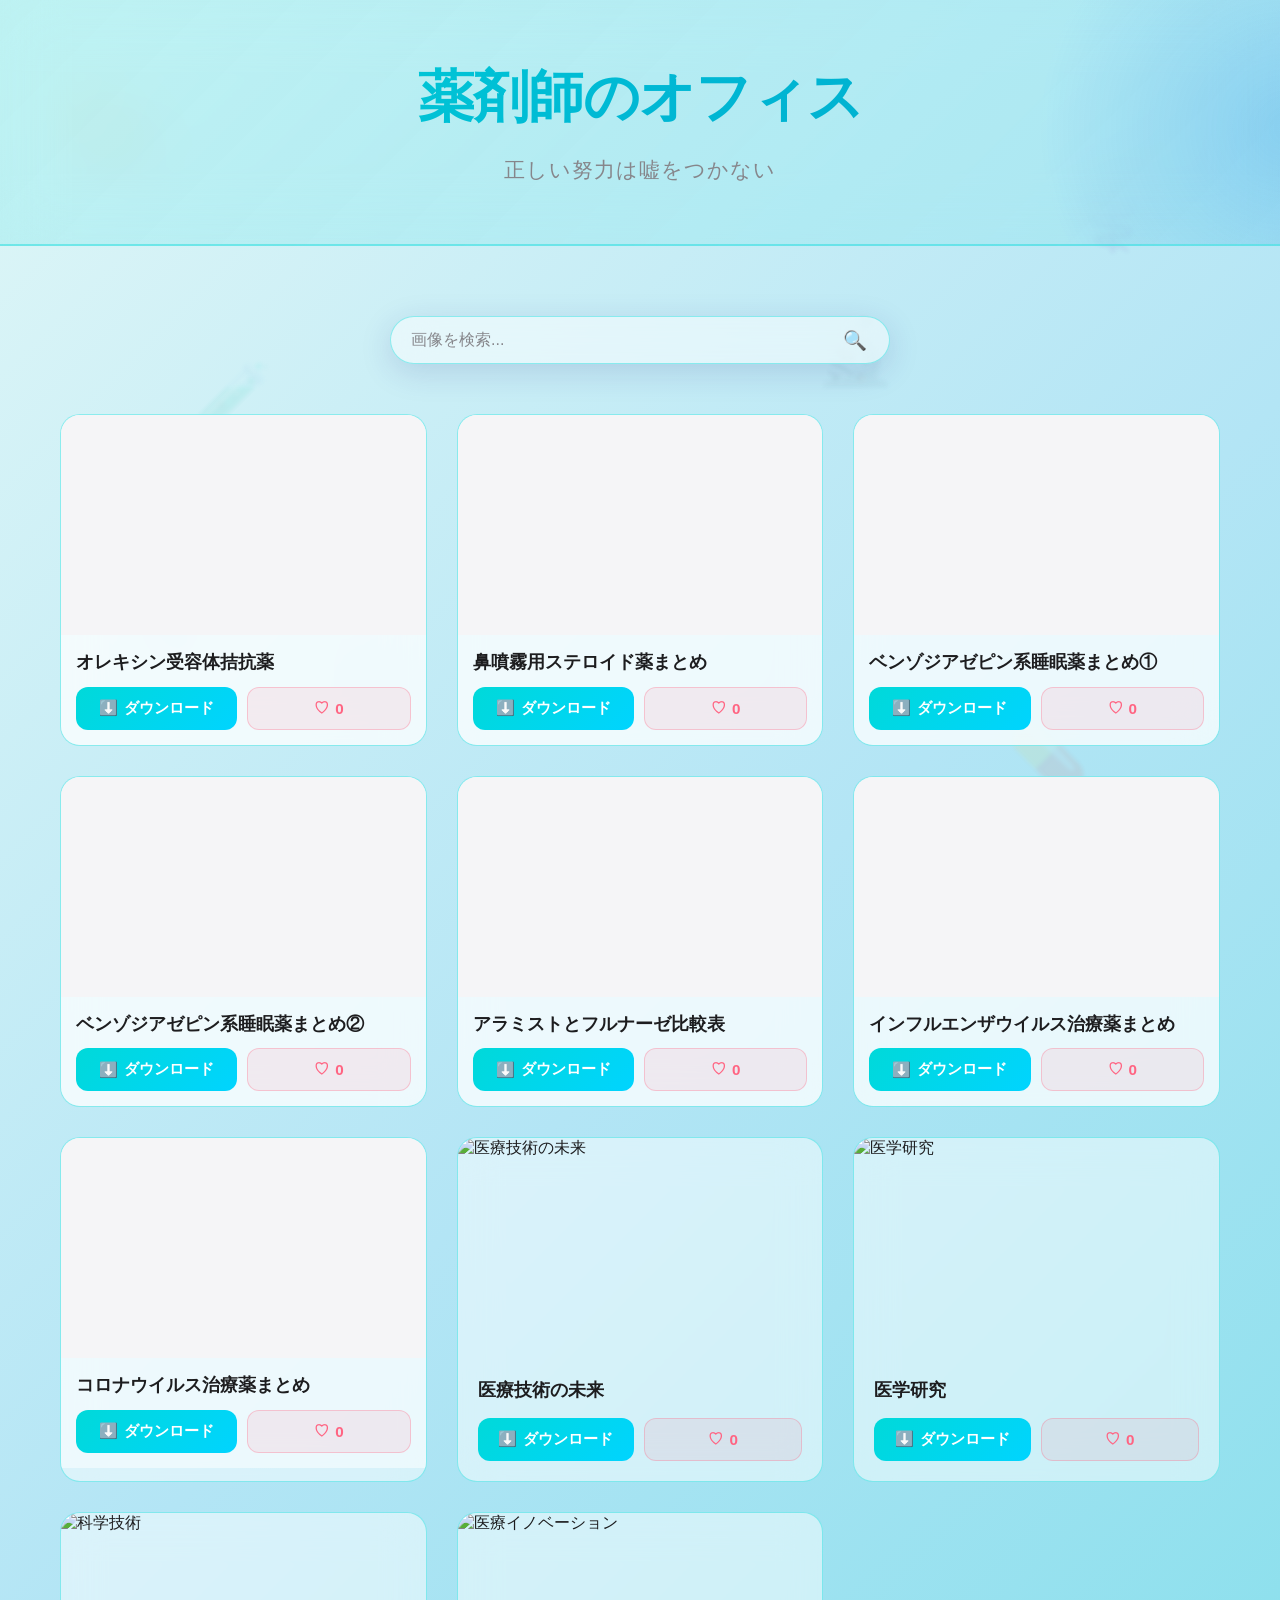
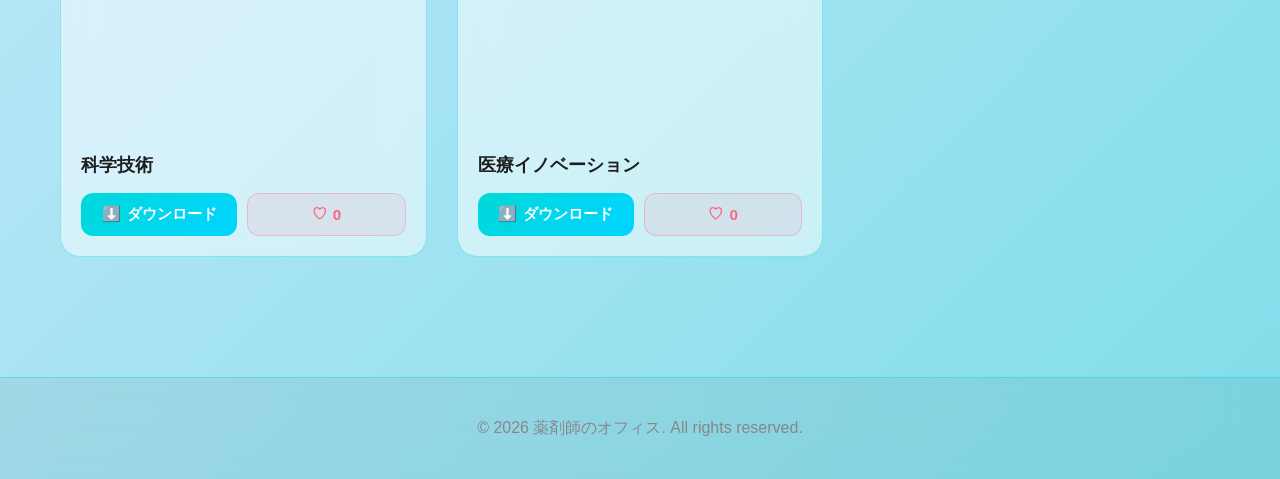
==== index.html @ 5562b265 "Remove static PDF item and load all items dynamically from JavaScript" ====
<!DOCTYPE html>
<html lang="ja">
<head>
    <meta charset="UTF-8">
    <meta name="viewport" content="width=device-width, initial-scale=1.0">
    <title>薬剤師のオフィス - Pharmacist's Office</title>
    <link rel="stylesheet" href="styles.css">
</head>
<body>
    <!-- Parallax Background -->
    <div class="parallax-bg">
        <div class="parallax-item parallax-1">💊</div>
        <div class="parallax-item parallax-2">⚕️</div>
        <div class="parallax-item parallax-3">🧪</div>
        <div class="parallax-item parallax-4">💉</div>
        <div class="parallax-item parallax-5">🩺</div>
        <div class="parallax-item parallax-6">💊</div>
        <div class="parallax-item parallax-7">🔬</div>
        <div class="parallax-item parallax-8">⚕️</div>
    </div>

    <header class="header">
        <div class="header-content">
            <h1 class="title">薬剤師のオフィス</h1>
            <p class="motto">正しい努力は嘘をつかない</p>
        </div>
    </header>

    <main class="container">
        <!-- Search Bar -->
        <div class="search-container">
            <input
                type="text"
                id="searchInput"
                class="search-input"
                placeholder="画像を検索..."
                aria-label="画像を検索"
            >
            <button class="search-icon" id="searchBtn" aria-label="検索">🔍</button>
        </div>

        <!-- Gallery Grid -->
        <div class="gallery-grid" id="galleryGrid">
            <!-- Items will be loaded here by JavaScript -->
        </div>

        <!-- No Results Message -->
        <div id="noResults" class="no-results hidden">
            検索結果がありません
        </div>
    </main>

    <footer class="footer">
        <p>&copy; 2026 薬剤師のオフィス. All rights reserved.</p>
    </footer>

    <script src="script.js"></script>
</body>
</html>
---- styles.css ----
/* ========== Global Styles ========== */
* {
    margin: 0;
    padding: 0;
    box-sizing: border-box;
}

:root {
    --primary-color: #00d9d9;
    --secondary-color: #f5f5f7;
    --text-dark: #1d1d1f;
    --text-light: #86868b;
    --glass-bg: rgba(255, 255, 255, 0.5);
    --glass-border: rgba(0, 217, 217, 0.4);
    --transition: all 0.3s cubic-bezier(0.34, 1.56, 0.64, 1);
}

html {
    scroll-behavior: smooth;
}

body {
    font-family: -apple-system, BlinkMacSystemFont, 'Segoe UI', 'Helvetica Neue', sans-serif;
    background: linear-gradient(135deg, #e0f7f7 0%, #b3e5f5 50%, #80deea 100%);
    color: var(--text-dark);
    overflow-x: hidden;
    position: relative;
}

/* ========== Parallax Background ========== */
.parallax-bg {
    position: fixed;
    top: 0;
    left: 0;
    width: 100%;
    height: 100%;
    z-index: -1;
    pointer-events: none;
    opacity: 0.15;
}

.parallax-item {
    position: absolute;
    font-size: 4rem;
    opacity: 0.6;
    filter: blur(2px);
}

.parallax-1 { top: 10%; left: 5%; }
.parallax-2 { top: 20%; right: 10%; }
.parallax-3 { top: 40%; left: 15%; }
.parallax-4 { top: 50%; right: 5%; }
.parallax-5 { top: 70%; left: 25%; }
.parallax-6 { top: 80%; right: 15%; }
.parallax-7 { top: 35%; right: 30%; }
.parallax-8 { top: 65%; left: 10%; }

/* ========== Header ========== */
.header {
    background: linear-gradient(135deg, rgba(0, 217, 217, 0.15) 0%, rgba(0, 217, 217, 0.08) 100%);
    backdrop-filter: blur(30px);
    border-bottom: 2px solid var(--glass-border);
    padding: 60px 20px;
    text-align: center;
    margin-bottom: 50px;
    position: relative;
    overflow: hidden;
}

.header::before {
    content: '';
    position: absolute;
    top: -50%;
    right: -20%;
    width: 500px;
    height: 500px;
    background: radial-gradient(circle, rgba(0, 113, 227, 0.2) 0%, transparent 70%);
    border-radius: 50%;
    animation: float 6s ease-in-out infinite;
}

.header-content {
    position: relative;
    z-index: 1;
}

.title {
    font-size: 3.5rem;
    font-weight: 700;
    background: linear-gradient(135deg, #00d9d9 0%, #00b8d4 50%, #00a8cc 100%);
    -webkit-background-clip: text;
    -webkit-text-fill-color: transparent;
    background-clip: text;
    margin-bottom: 20px;
    letter-spacing: -1px;
}

.motto {
    font-size: 1.3rem;
    color: var(--text-light);
    font-weight: 500;
    margin-bottom: 0;
    letter-spacing: 1px;
}

/* ========== Container ========== */
.container {
    max-width: 1200px;
    margin: 0 auto;
    padding: 20px;
    position: relative;
    z-index: 1;
}

/* ========== Search Bar ========== */
.search-container {
    position: relative;
    margin-bottom: 50px;
    display: flex;
    justify-content: center;
}

.search-input {
    width: 100%;
    max-width: 500px;
    padding: 14px 45px 14px 20px;
    border: 1px solid var(--glass-border);
    border-radius: 50px;
    background: var(--glass-bg);
    backdrop-filter: blur(20px);
    font-size: 1rem;
    color: var(--text-dark);
    transition: var(--transition);
    box-shadow: 0 8px 32px rgba(31, 38, 135, 0.15);
}

.search-input::placeholder {
    color: var(--text-light);
}

.search-input:focus {
    outline: none;
    border-color: var(--primary-color);
    background: rgba(255, 255, 255, 0.9);
    box-shadow: 0 8px 32px rgba(0, 113, 227, 0.25);
    transform: translateY(-2px);
}

.search-icon {
    position: absolute;
    right: calc((100% - 500px) / 2 + 15px);
    top: 50%;
    transform: translateY(-50%);
    font-size: 1.2rem;
    color: var(--text-light);
    background: none;
    border: none;
    cursor: pointer;
    padding: 8px;
    border-radius: 8px;
    transition: var(--transition);
    display: flex;
    align-items: center;
    justify-content: center;
}

.search-icon:hover {
    color: var(--primary-color);
    background: rgba(0, 217, 217, 0.1);
    transform: translateY(-50%) scale(1.1);
}

.search-icon:active {
    transform: translateY(-50%) scale(0.95);
}

/* ========== Gallery Grid ========== */
.gallery-grid {
    display: grid;
    grid-template-columns: repeat(auto-fill, minmax(280px, 1fr));
    gap: 30px;
    margin-bottom: 50px;
}

.gallery-item {
    background: var(--glass-bg);
    backdrop-filter: blur(20px);
    border: 1px solid var(--glass-border);
    border-radius: 20px;
    overflow: hidden;
    transition: var(--transition);
    animation: slideUp 0.6s ease-out forwards;
    opacity: 0;
}

.gallery-item:nth-child(1) { animation-delay: 0.1s; }
.gallery-item:nth-child(2) { animation-delay: 0.2s; }
.gallery-item:nth-child(3) { animation-delay: 0.3s; }
.gallery-item:nth-child(4) { animation-delay: 0.4s; }
.gallery-item:nth-child(5) { animation-delay: 0.5s; }
.gallery-item:nth-child(6) { animation-delay: 0.6s; }
.gallery-item:nth-child(7) { animation-delay: 0.7s; }
.gallery-item:nth-child(8) { animation-delay: 0.8s; }
.gallery-item:nth-child(9) { animation-delay: 0.9s; }
.gallery-item:nth-child(10) { animation-delay: 1s; }

@keyframes slideUp {
    from {
        opacity: 0;
        transform: translateY(20px);
    }
    to {
        opacity: 1;
        transform: translateY(0);
    }
}

.gallery-item:hover {
    transform: translateY(-8px);
    border-color: var(--primary-color);
    box-shadow: 0 20px 40px rgba(0, 113, 227, 0.2);
}

.gallery-image {
    width: 100%;
    height: 220px;
    object-fit: cover;
    display: block;
}

.gallery-content {
    padding: 20px;
}

.gallery-title {
    font-size: 1.1rem;
    font-weight: 600;
    color: var(--text-dark);
    margin-bottom: 15px;
    line-height: 1.4;
}

.gallery-actions {
    display: flex;
    gap: 10px;
    justify-content: space-between;
}

.btn {
    flex: 1;
    padding: 10px 16px;
    border: none;
    border-radius: 12px;
    font-size: 0.95rem;
    font-weight: 600;
    cursor: pointer;
    transition: var(--transition);
    display: flex;
    align-items: center;
    justify-content: center;
    gap: 6px;
}

.btn-download {
    background: linear-gradient(135deg, var(--primary-color) 0%, #00d4ff 100%);
    color: white;
    border: none;
}

.btn-download:hover {
    transform: scale(1.05);
    box-shadow: 0 8px 20px rgba(0, 113, 227, 0.3);
}

.btn-download:active {
    transform: scale(0.98);
}

.btn-like {
    background: rgba(255, 100, 130, 0.1);
    color: #ff6482;
    border: 1px solid rgba(255, 100, 130, 0.3);
}

.btn-like:hover {
    background: rgba(255, 100, 130, 0.2);
    border-color: rgba(255, 100, 130, 0.5);
}

.btn-like.liked {
    background: #ff6482;
    color: white;
    border-color: #ff6482;
}

/* ========== No Results ========== */
.no-results {
    text-align: center;
    font-size: 1.2rem;
    color: var(--text-light);
    padding: 60px 20px;
}

.no-results.hidden {
    display: none;
}

/* ========== Footer ========== */
.footer {
    background: rgba(0, 0, 0, 0.05);
    backdrop-filter: blur(20px);
    border-top: 1px solid var(--glass-border);
    padding: 40px 20px;
    text-align: center;
    color: var(--text-light);
    margin-top: 50px;
    position: relative;
    z-index: 1;
}

/* ========== Animations ========== */
@keyframes float {
    0%, 100% { transform: translateY(0px) translateX(0px); }
    50% { transform: translateY(-20px) translateX(10px); }
}

/* ========== Responsive Design ========== */
@media (max-width: 768px) {
    .title {
        font-size: 2.5rem;
    }

    .motto {
        font-size: 1.1rem;
    }

    .header {
        padding: 40px 20px;
        margin-bottom: 30px;
    }

    .search-input {
        max-width: 100%;
    }

    .search-icon {
        right: 15px;
    }

    .gallery-grid {
        grid-template-columns: repeat(auto-fill, minmax(220px, 1fr));
        gap: 20px;
    }

    .gallery-image {
        height: 180px;
    }

    .gallery-content {
        padding: 15px;
    }

    .gallery-title {
        font-size: 1rem;
        margin-bottom: 12px;
    }

    .btn {
        padding: 8px 12px;
        font-size: 0.85rem;
    }

    .parallax-item {
        font-size: 2.5rem;
    }
}

@media (max-width: 480px) {
    .title {
        font-size: 2rem;
    }

    .motto {
        font-size: 0.95rem;
    }

    .header {
        padding: 30px 15px;
        margin-bottom: 20px;
    }

    .container {
        padding: 15px;
    }

    .gallery-grid {
        grid-template-columns: repeat(auto-fill, minmax(160px, 1fr));
        gap: 15px;
    }

    .gallery-image {
        height: 140px;
    }

    .gallery-content {
        padding: 12px;
    }

    .gallery-title {
        font-size: 0.9rem;
        margin-bottom: 10px;
    }

    .gallery-actions {
        gap: 8px;
    }

    .btn {
        padding: 6px 10px;
        font-size: 0.8rem;
    }

    .btn span:last-child {
        display: none;
    }

    .parallax-item {
        font-size: 2rem;
    }
}

/* ========== Scrollbar Styling ========== */
::-webkit-scrollbar {
    width: 10px;
}

::-webkit-scrollbar-track {
    background: var(--secondary-color);
}

::-webkit-scrollbar-thumb {
    background: var(--primary-color);
    border-radius: 5px;
}

::-webkit-scrollbar-thumb:hover {
    background: #0056b3;
}

/* ========== PDF Gallery Item ========== */
.pdf-gallery-item {
    grid-column: span 1;
}

.pdf-viewer {
    width: 100%;
    height: 220px;
    border-radius: 12px 12px 0 0;
    overflow: hidden;
    background: var(--secondary-color);
}

.pdf-viewer iframe {
    width: 100%;
    height: 100%;
    border: none;
}

.pdf-gallery-item .gallery-content {
    padding: 15px;
    background: var(--glass-bg);
}

.pdf-gallery-item .gallery-title {
    font-size: 1.1rem;
    font-weight: 600;
    color: var(--text-dark);
    margin-bottom: 12px;
}

.pdf-gallery-item .gallery-actions {
    display: flex;
    gap: 10px;
}

.pdf-gallery-item .btn-download {
    text-decoration: none;
    display: flex;
    align-items: center;
    justify-content: center;
}

/* Responsive PDF Gallery Item */
@media (max-width: 768px) {
    .pdf-viewer {
        height: 180px;
    }

    .pdf-gallery-item .gallery-content {
        padding: 12px;
    }
}

@media (max-width: 480px) {
    .pdf-viewer {
        height: 140px;
    }

    .pdf-gallery-item .gallery-content {
        padding: 10px;
    }

    .pdf-gallery-item .gallery-title {
        font-size: 0.95rem;
        margin-bottom: 10px;
    }
}
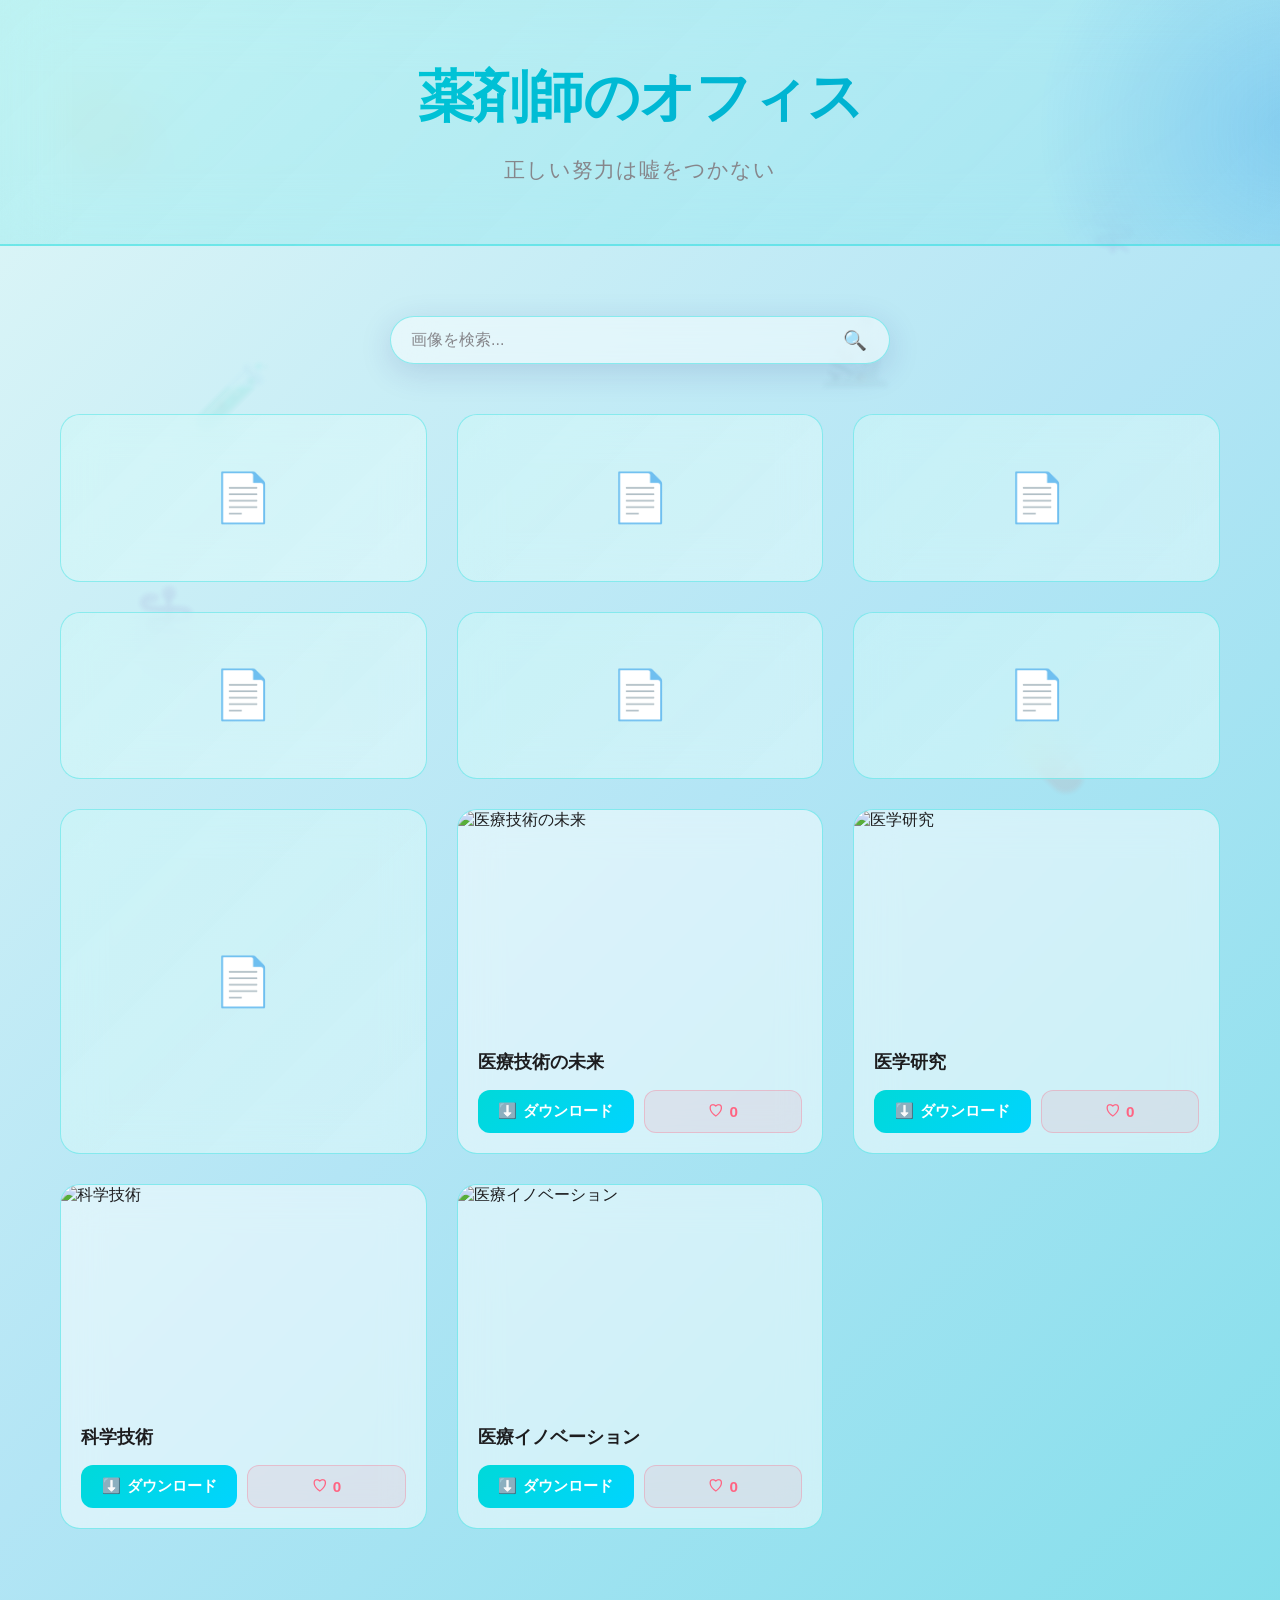
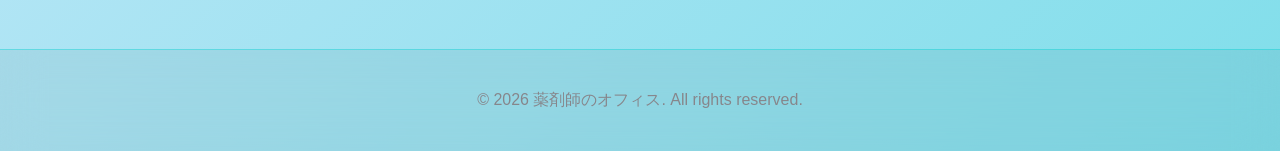
==== commit 4852a21e: "Replace iframe PDF display with emoji icon to fix rendering issues Changed PDF items to display a do" ====
--- a/index.html
+++ b/index.html
@@ -41,7 +41,14 @@
 
         <!-- Gallery Grid -->
         <div class="gallery-grid" id="galleryGrid">
-            <!-- Items will be loaded here by JavaScript -->
+            <!-- PDF Items -->
+            <div class="gallery-item pdf-gallery-item"><div class="pdf-viewer" style="display: flex; align-items: center; justify-content: center; height: 100%; background: linear-gradient(135deg, rgba(0, 217, 217, 0.1) 0%, rgba(0, 217, 217, 0.05) 100%); font-size: 3rem;">📄</div><div class="gallery-content"><h3 class="gallery-title">オレキシン受容体拮抗薬</h3><div class="gallery-actions"><a href="./オレキシン受容体拮抗薬まとめ.pdf" download class="btn btn-download"><span>⬇️</span><span>ダウンロード</span></a><button class="btn btn-like" onclick="toggleLike(this, 0)"><span class="like-icon">♡</span><span class="like-count">0</span></button></div></div></div>
+            <div class="gallery-item pdf-gallery-item"><div class="pdf-viewer" style="display: flex; align-items: center; justify-content: center; height: 100%; background: linear-gradient(135deg, rgba(0, 217, 217, 0.1) 0%, rgba(0, 217, 217, 0.05) 100%); font-size: 3rem;">📄</div><div class="gallery-content"><h3 class="gallery-title">鼻噴霧用ステロイド薬まとめ</h3><div class="gallery-actions"><a href="./鼻噴霧用ステロイド薬まとめ.pdf" download class="btn btn-download"><span>⬇️</span><span>ダウンロード</span></a><button class="btn btn-like" onclick="toggleLike(this, 1)"><span class="like-icon">♡</span><span class="like-count">0</span></button></div></div></div>
+            <div class="gallery-item pdf-gallery-item"><div class="pdf-viewer" style="display: flex; align-items: center; justify-content: center; height: 100%; background: linear-gradient(135deg, rgba(0, 217, 217, 0.1) 0%, rgba(0, 217, 217, 0.05) 100%); font-size: 3rem;">📄</div><div class="gallery-content"><h3 class="gallery-title">ベンゾジアゼピン系睡眠薬まとめ①</h3><div class="gallery-actions"><a href="./ベンゾジアゼピン系睡眠薬まとめ①.pdf" download class="btn btn-download"><span>⬇️</span><span>ダウンロード</span></a><button class="btn btn-like" onclick="toggleLike(this, 2)"><span class="like-icon">♡</span><span class="like-count">0</span></button></div></div></div>
+            <div class="gallery-item pdf-gallery-item"><div class="pdf-viewer" style="display: flex; align-items: center; justify-content: center; height: 100%; background: linear-gradient(135deg, rgba(0, 217, 217, 0.1) 0%, rgba(0, 217, 217, 0.05) 100%); font-size: 3rem;">📄</div><div class="gallery-content"><h3 class="gallery-title">ベンゾジアゼピン系睡眠薬まとめ②</h3><div class="gallery-actions"><a href="./ベンゾジアゼピン系睡眠薬まとめ②.pdf" download class="btn btn-download"><span>⬇️</span><span>ダウンロード</span></a><button class="btn btn-like" onclick="toggleLike(this, 3)"><span class="like-icon">♡</span><span class="like-count">0</span></button></div></div></div>
+            <div class="gallery-item pdf-gallery-item"><div class="pdf-viewer" style="display: flex; align-items: center; justify-content: center; height: 100%; background: linear-gradient(135deg, rgba(0, 217, 217, 0.1) 0%, rgba(0, 217, 217, 0.05) 100%); font-size: 3rem;">📄</div><div class="gallery-content"><h3 class="gallery-title">アラミストとフルナーゼ比較表</h3><div class="gallery-actions"><a href="./アラミストとフルナーゼ比較表.pdf" download class="btn btn-download"><span>⬇️</span><span>ダウンロード</span></a><button class="btn btn-like" onclick="toggleLike(this, 4)"><span class="like-icon">♡</span><span class="like-count">0</span></button></div></div></div>
+            <div class="gallery-item pdf-gallery-item"><div class="pdf-viewer" style="display: flex; align-items: center; justify-content: center; height: 100%; background: linear-gradient(135deg, rgba(0, 217, 217, 0.1) 0%, rgba(0, 217, 217, 0.05) 100%); font-size: 3rem;">📄</div><div class="gallery-content"><h3 class="gallery-title">インフルエンザウイルス治療薬まとめ</h3><div class="gallery-actions"><a href="./インフルエンザウイルス治療薬まとめ.pdf" download class="btn btn-download"><span>⬇️</span><span>ダウンロード</span></a><button class="btn btn-like" onclick="toggleLike(this, 5)"><span class="like-icon">♡</span><span class="like-count">0</span></button></div></div></div>
+            <div class="gallery-item pdf-gallery-item"><div class="pdf-viewer" style="display: flex; align-items: center; justify-content: center; height: 100%; background: linear-gradient(135deg, rgba(0, 217, 217, 0.1) 0%, rgba(0, 217, 217, 0.05) 100%); font-size: 3rem;">📄</div><div class="gallery-content"><h3 class="gallery-title">コロナウイルス治療薬まとめ</h3><div class="gallery-actions"><a href="./コロナウイルス治療薬まとめ.pdf" download class="btn btn-download"><span>⬇️</span><span>ダウンロード</span></a><button class="btn btn-like" onclick="toggleLike(this, 6)"><span class="like-icon">♡</span><span class="like-count">0</span></button></div></div></div>
         </div>
 
         <!-- No Results Message -->
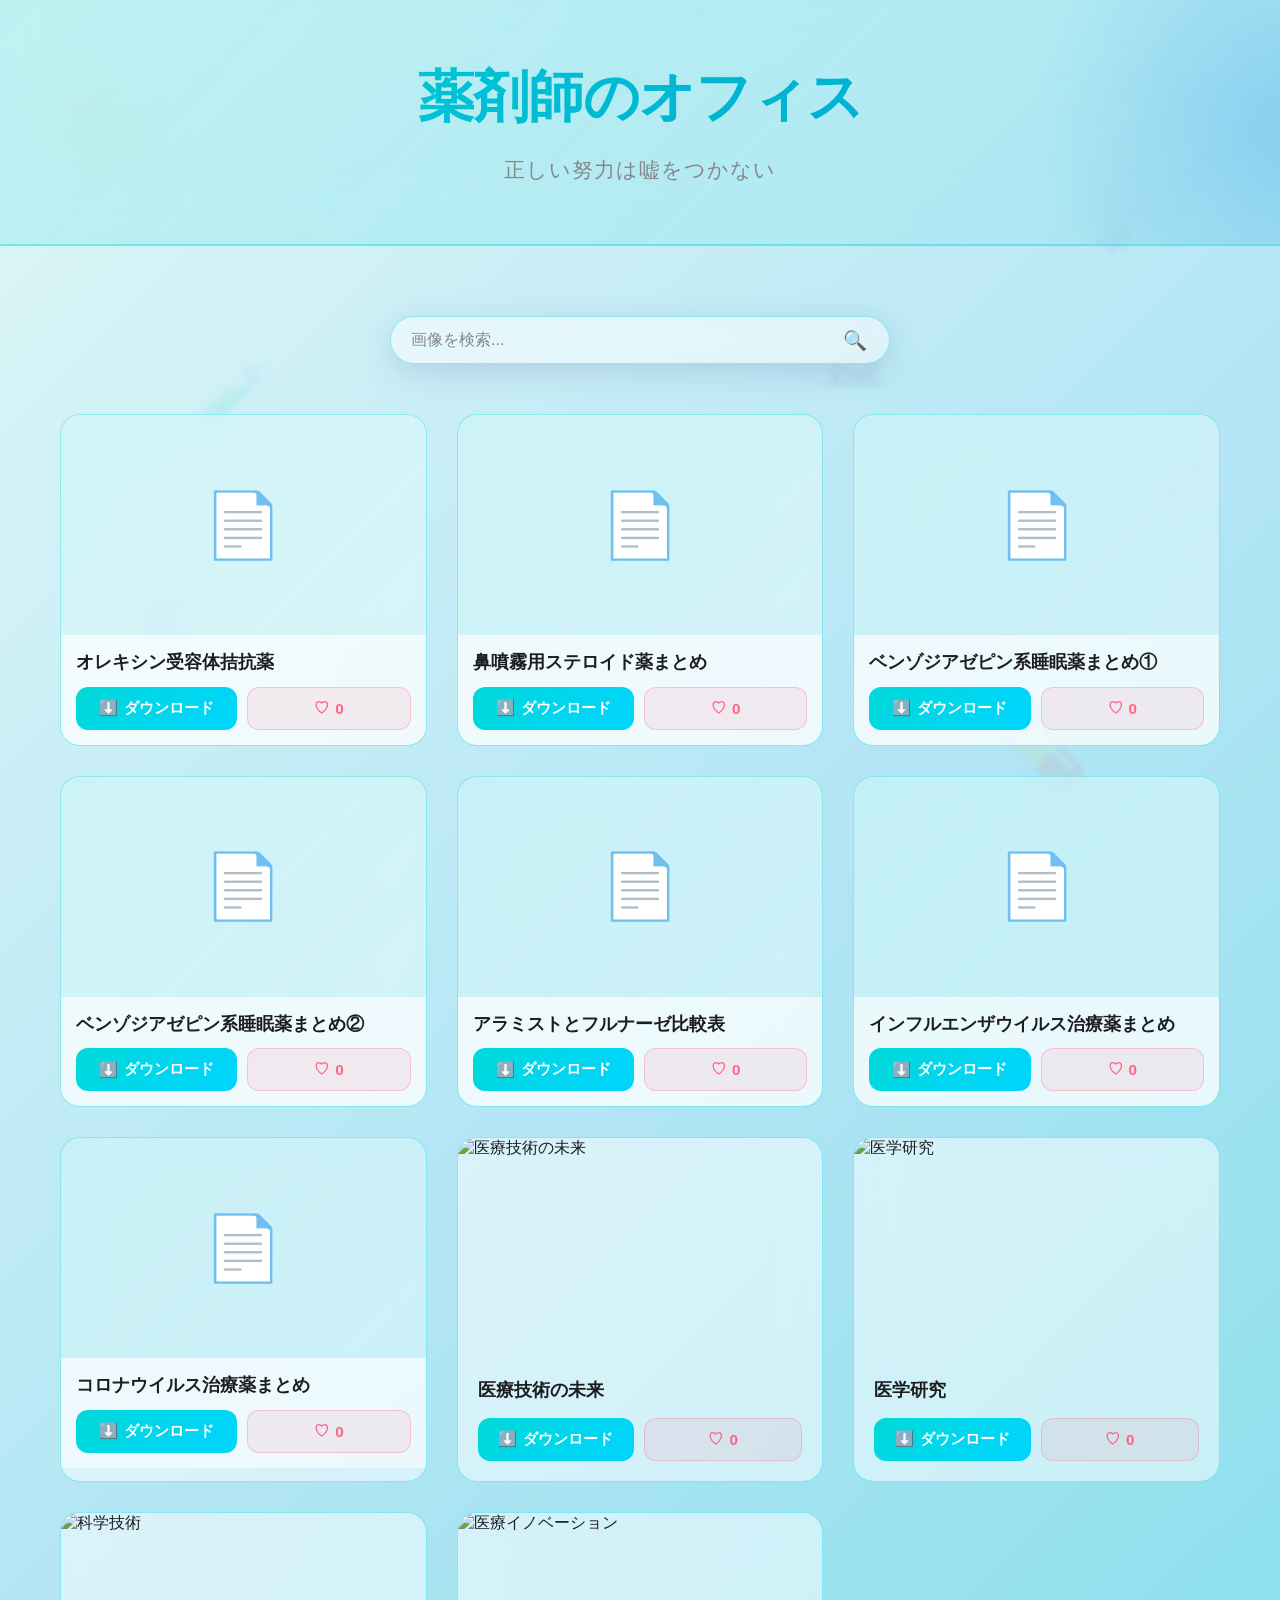
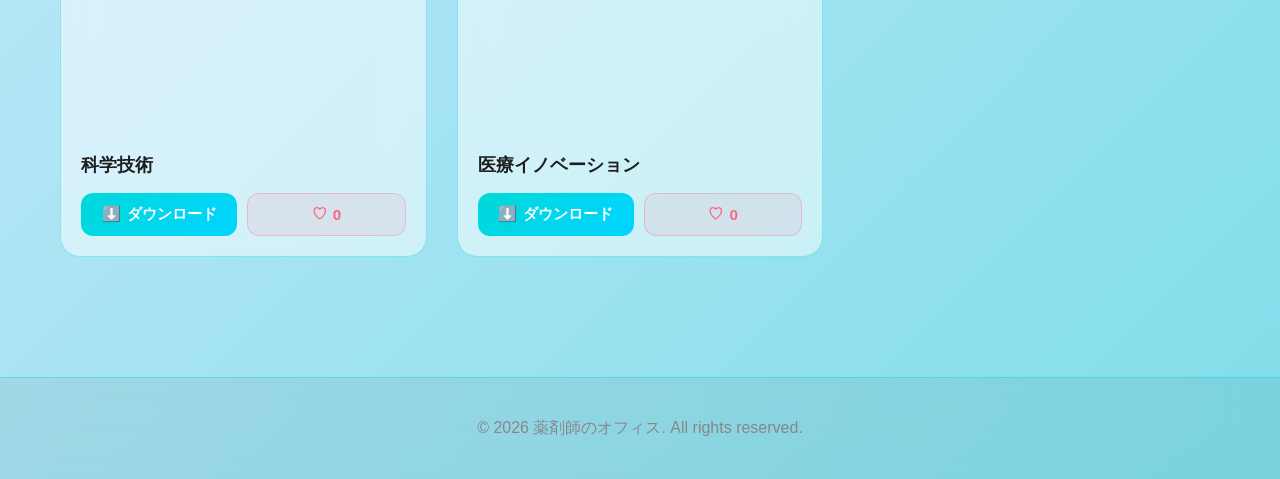
==== commit a4031255: "Fix PDF card layout - remove height:100% to show title and buttons Co-Authored-By: Claude Haiku 4.5 " ====
--- a/index.html
+++ b/index.html
@@ -42,13 +42,13 @@
         <!-- Gallery Grid -->
         <div class="gallery-grid" id="galleryGrid">
             <!-- PDF Items -->
-            <div class="gallery-item pdf-gallery-item"><div class="pdf-viewer" style="display: flex; align-items: center; justify-content: center; height: 100%; background: linear-gradient(135deg, rgba(0, 217, 217, 0.1) 0%, rgba(0, 217, 217, 0.05) 100%); font-size: 3rem;">📄</div><div class="gallery-content"><h3 class="gallery-title">オレキシン受容体拮抗薬</h3><div class="gallery-actions"><a href="./オレキシン受容体拮抗薬まとめ.pdf" download class="btn btn-download"><span>⬇️</span><span>ダウンロード</span></a><button class="btn btn-like" onclick="toggleLike(this, 0)"><span class="like-icon">♡</span><span class="like-count">0</span></button></div></div></div>
-            <div class="gallery-item pdf-gallery-item"><div class="pdf-viewer" style="display: flex; align-items: center; justify-content: center; height: 100%; background: linear-gradient(135deg, rgba(0, 217, 217, 0.1) 0%, rgba(0, 217, 217, 0.05) 100%); font-size: 3rem;">📄</div><div class="gallery-content"><h3 class="gallery-title">鼻噴霧用ステロイド薬まとめ</h3><div class="gallery-actions"><a href="./鼻噴霧用ステロイド薬まとめ.pdf" download class="btn btn-download"><span>⬇️</span><span>ダウンロード</span></a><button class="btn btn-like" onclick="toggleLike(this, 1)"><span class="like-icon">♡</span><span class="like-count">0</span></button></div></div></div>
-            <div class="gallery-item pdf-gallery-item"><div class="pdf-viewer" style="display: flex; align-items: center; justify-content: center; height: 100%; background: linear-gradient(135deg, rgba(0, 217, 217, 0.1) 0%, rgba(0, 217, 217, 0.05) 100%); font-size: 3rem;">📄</div><div class="gallery-content"><h3 class="gallery-title">ベンゾジアゼピン系睡眠薬まとめ①</h3><div class="gallery-actions"><a href="./ベンゾジアゼピン系睡眠薬まとめ①.pdf" download class="btn btn-download"><span>⬇️</span><span>ダウンロード</span></a><button class="btn btn-like" onclick="toggleLike(this, 2)"><span class="like-icon">♡</span><span class="like-count">0</span></button></div></div></div>
-            <div class="gallery-item pdf-gallery-item"><div class="pdf-viewer" style="display: flex; align-items: center; justify-content: center; height: 100%; background: linear-gradient(135deg, rgba(0, 217, 217, 0.1) 0%, rgba(0, 217, 217, 0.05) 100%); font-size: 3rem;">📄</div><div class="gallery-content"><h3 class="gallery-title">ベンゾジアゼピン系睡眠薬まとめ②</h3><div class="gallery-actions"><a href="./ベンゾジアゼピン系睡眠薬まとめ②.pdf" download class="btn btn-download"><span>⬇️</span><span>ダウンロード</span></a><button class="btn btn-like" onclick="toggleLike(this, 3)"><span class="like-icon">♡</span><span class="like-count">0</span></button></div></div></div>
-            <div class="gallery-item pdf-gallery-item"><div class="pdf-viewer" style="display: flex; align-items: center; justify-content: center; height: 100%; background: linear-gradient(135deg, rgba(0, 217, 217, 0.1) 0%, rgba(0, 217, 217, 0.05) 100%); font-size: 3rem;">📄</div><div class="gallery-content"><h3 class="gallery-title">アラミストとフルナーゼ比較表</h3><div class="gallery-actions"><a href="./アラミストとフルナーゼ比較表.pdf" download class="btn btn-download"><span>⬇️</span><span>ダウンロード</span></a><button class="btn btn-like" onclick="toggleLike(this, 4)"><span class="like-icon">♡</span><span class="like-count">0</span></button></div></div></div>
-            <div class="gallery-item pdf-gallery-item"><div class="pdf-viewer" style="display: flex; align-items: center; justify-content: center; height: 100%; background: linear-gradient(135deg, rgba(0, 217, 217, 0.1) 0%, rgba(0, 217, 217, 0.05) 100%); font-size: 3rem;">📄</div><div class="gallery-content"><h3 class="gallery-title">インフルエンザウイルス治療薬まとめ</h3><div class="gallery-actions"><a href="./インフルエンザウイルス治療薬まとめ.pdf" download class="btn btn-download"><span>⬇️</span><span>ダウンロード</span></a><button class="btn btn-like" onclick="toggleLike(this, 5)"><span class="like-icon">♡</span><span class="like-count">0</span></button></div></div></div>
-            <div class="gallery-item pdf-gallery-item"><div class="pdf-viewer" style="display: flex; align-items: center; justify-content: center; height: 100%; background: linear-gradient(135deg, rgba(0, 217, 217, 0.1) 0%, rgba(0, 217, 217, 0.05) 100%); font-size: 3rem;">📄</div><div class="gallery-content"><h3 class="gallery-title">コロナウイルス治療薬まとめ</h3><div class="gallery-actions"><a href="./コロナウイルス治療薬まとめ.pdf" download class="btn btn-download"><span>⬇️</span><span>ダウンロード</span></a><button class="btn btn-like" onclick="toggleLike(this, 6)"><span class="like-icon">♡</span><span class="like-count">0</span></button></div></div></div>
+            <div class="gallery-item pdf-gallery-item"><div class="pdf-viewer" style="display: flex; align-items: center; justify-content: center; background: linear-gradient(135deg, rgba(0, 217, 217, 0.1) 0%, rgba(0, 217, 217, 0.05) 100%); font-size: 4rem;">📄</div><div class="gallery-content"><h3 class="gallery-title">オレキシン受容体拮抗薬</h3><div class="gallery-actions"><a href="./オレキシン受容体拮抗薬まとめ.pdf" download class="btn btn-download"><span>⬇️</span><span>ダウンロード</span></a><button class="btn btn-like" onclick="toggleLike(this, 0)"><span class="like-icon">♡</span><span class="like-count">0</span></button></div></div></div>
+            <div class="gallery-item pdf-gallery-item"><div class="pdf-viewer" style="display: flex; align-items: center; justify-content: center; background: linear-gradient(135deg, rgba(0, 217, 217, 0.1) 0%, rgba(0, 217, 217, 0.05) 100%); font-size: 4rem;">📄</div><div class="gallery-content"><h3 class="gallery-title">鼻噴霧用ステロイド薬まとめ</h3><div class="gallery-actions"><a href="./鼻噴霧用ステロイド薬まとめ.pdf" download class="btn btn-download"><span>⬇️</span><span>ダウンロード</span></a><button class="btn btn-like" onclick="toggleLike(this, 1)"><span class="like-icon">♡</span><span class="like-count">0</span></button></div></div></div>
+            <div class="gallery-item pdf-gallery-item"><div class="pdf-viewer" style="display: flex; align-items: center; justify-content: center; background: linear-gradient(135deg, rgba(0, 217, 217, 0.1) 0%, rgba(0, 217, 217, 0.05) 100%); font-size: 4rem;">📄</div><div class="gallery-content"><h3 class="gallery-title">ベンゾジアゼピン系睡眠薬まとめ①</h3><div class="gallery-actions"><a href="./ベンゾジアゼピン系睡眠薬まとめ①.pdf" download class="btn btn-download"><span>⬇️</span><span>ダウンロード</span></a><button class="btn btn-like" onclick="toggleLike(this, 2)"><span class="like-icon">♡</span><span class="like-count">0</span></button></div></div></div>
+            <div class="gallery-item pdf-gallery-item"><div class="pdf-viewer" style="display: flex; align-items: center; justify-content: center; background: linear-gradient(135deg, rgba(0, 217, 217, 0.1) 0%, rgba(0, 217, 217, 0.05) 100%); font-size: 4rem;">📄</div><div class="gallery-content"><h3 class="gallery-title">ベンゾジアゼピン系睡眠薬まとめ②</h3><div class="gallery-actions"><a href="./ベンゾジアゼピン系睡眠薬まとめ②.pdf" download class="btn btn-download"><span>⬇️</span><span>ダウンロード</span></a><button class="btn btn-like" onclick="toggleLike(this, 3)"><span class="like-icon">♡</span><span class="like-count">0</span></button></div></div></div>
+            <div class="gallery-item pdf-gallery-item"><div class="pdf-viewer" style="display: flex; align-items: center; justify-content: center; background: linear-gradient(135deg, rgba(0, 217, 217, 0.1) 0%, rgba(0, 217, 217, 0.05) 100%); font-size: 4rem;">📄</div><div class="gallery-content"><h3 class="gallery-title">アラミストとフルナーゼ比較表</h3><div class="gallery-actions"><a href="./アラミストとフルナーゼ比較表.pdf" download class="btn btn-download"><span>⬇️</span><span>ダウンロード</span></a><button class="btn btn-like" onclick="toggleLike(this, 4)"><span class="like-icon">♡</span><span class="like-count">0</span></button></div></div></div>
+            <div class="gallery-item pdf-gallery-item"><div class="pdf-viewer" style="display: flex; align-items: center; justify-content: center; background: linear-gradient(135deg, rgba(0, 217, 217, 0.1) 0%, rgba(0, 217, 217, 0.05) 100%); font-size: 4rem;">📄</div><div class="gallery-content"><h3 class="gallery-title">インフルエンザウイルス治療薬まとめ</h3><div class="gallery-actions"><a href="./インフルエンザウイルス治療薬まとめ.pdf" download class="btn btn-download"><span>⬇️</span><span>ダウンロード</span></a><button class="btn btn-like" onclick="toggleLike(this, 5)"><span class="like-icon">♡</span><span class="like-count">0</span></button></div></div></div>
+            <div class="gallery-item pdf-gallery-item"><div class="pdf-viewer" style="display: flex; align-items: center; justify-content: center; background: linear-gradient(135deg, rgba(0, 217, 217, 0.1) 0%, rgba(0, 217, 217, 0.05) 100%); font-size: 4rem;">📄</div><div class="gallery-content"><h3 class="gallery-title">コロナウイルス治療薬まとめ</h3><div class="gallery-actions"><a href="./コロナウイルス治療薬まとめ.pdf" download class="btn btn-download"><span>⬇️</span><span>ダウンロード</span></a><button class="btn btn-like" onclick="toggleLike(this, 6)"><span class="like-icon">♡</span><span class="like-count">0</span></button></div></div></div>
         </div>
 
         <!-- No Results Message -->
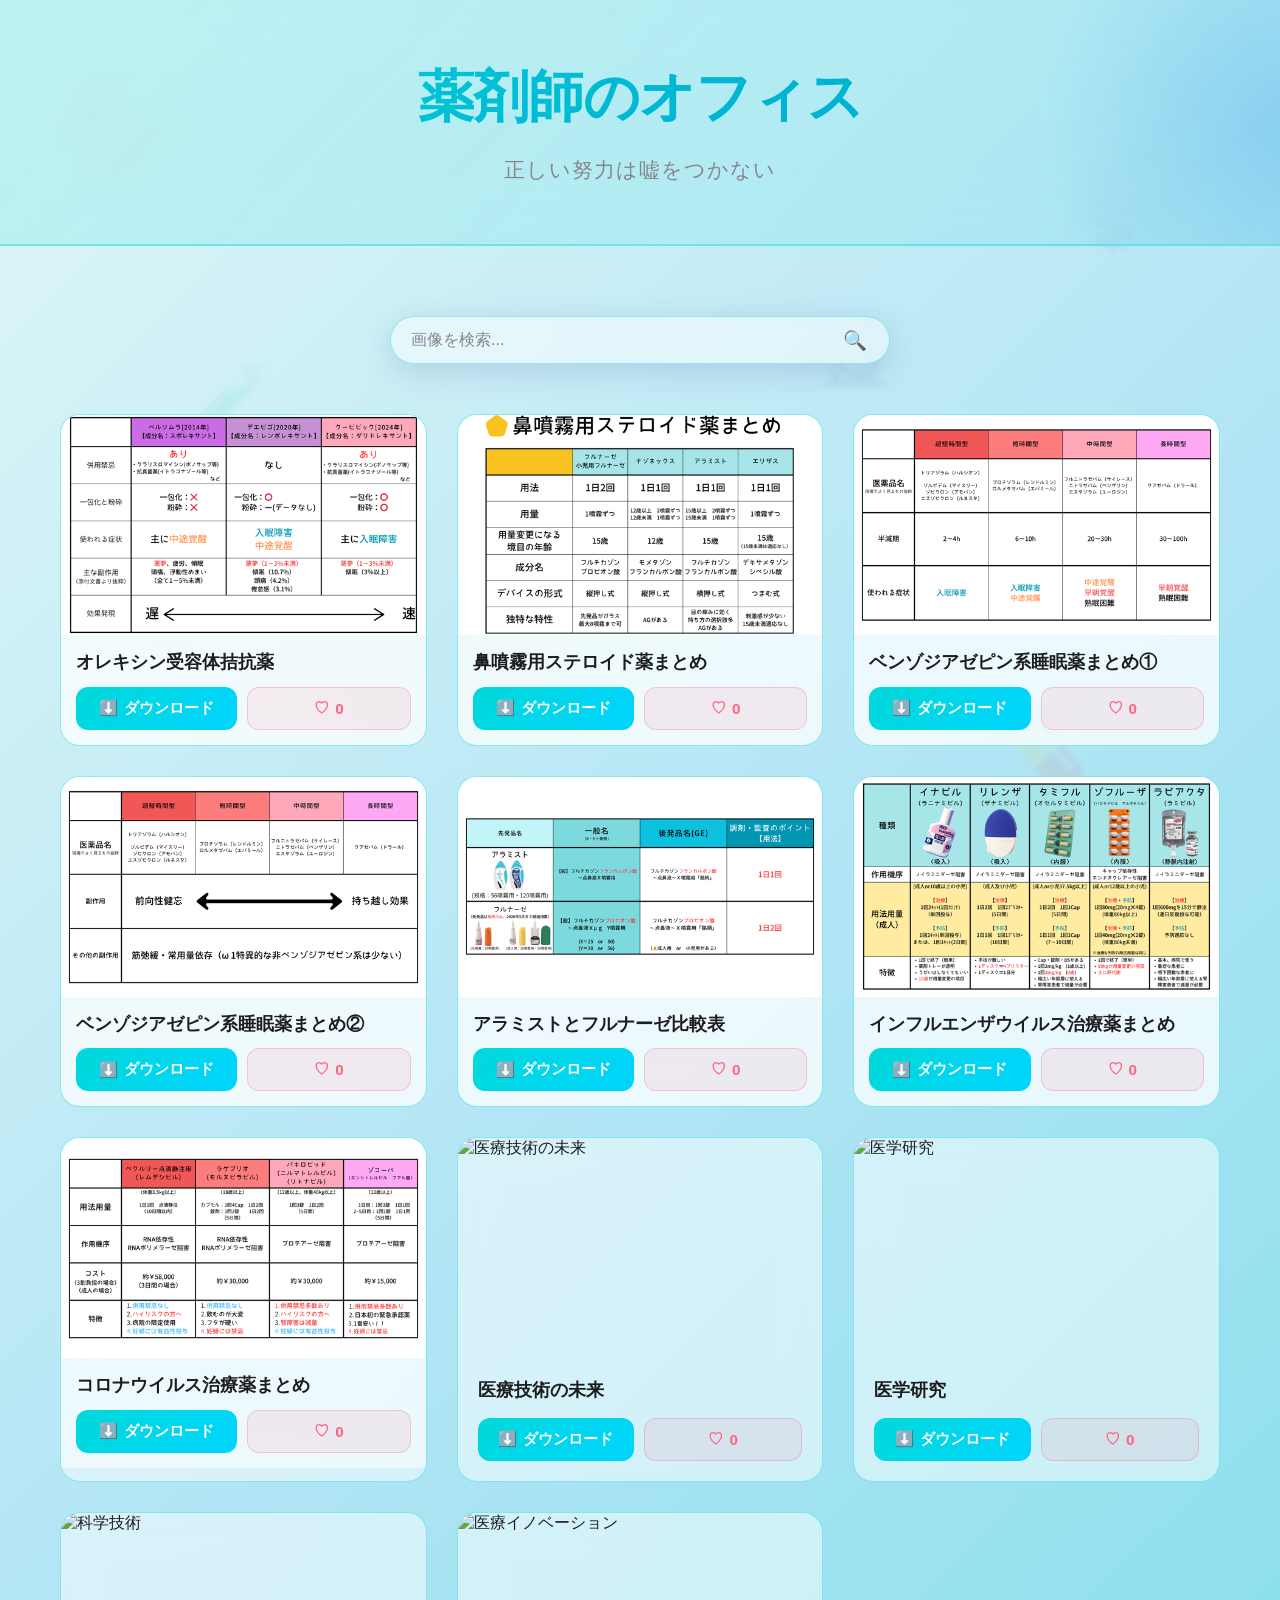
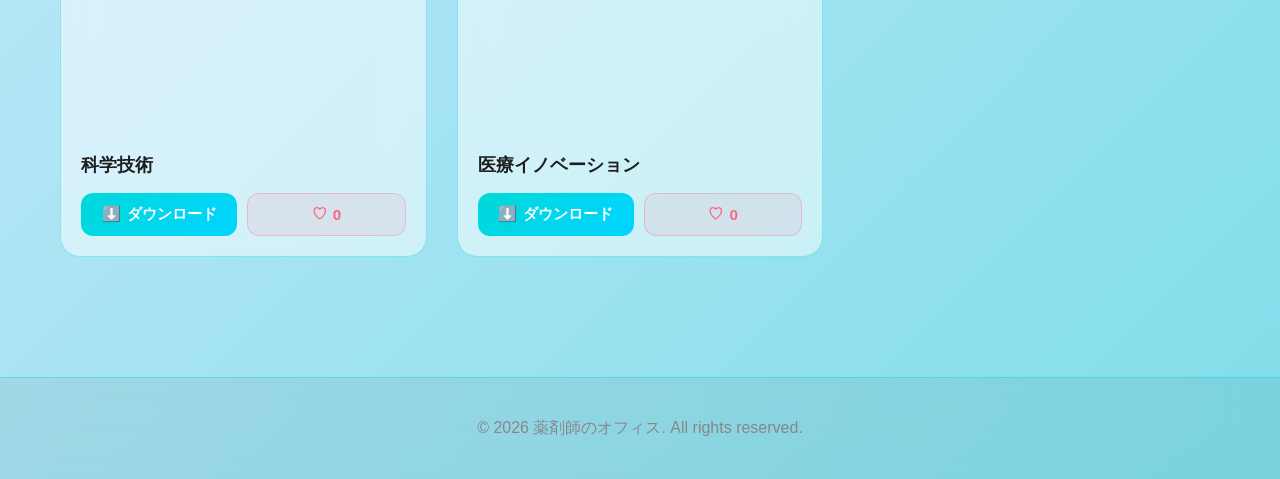
==== commit e3241bce: "Add PDF preview images to gallery cards Generated PNG thumbnails from each PDF's first page using ql" ====
--- a/index.html
+++ b/index.html
@@ -41,14 +41,7 @@
 
         <!-- Gallery Grid -->
         <div class="gallery-grid" id="galleryGrid">
-            <!-- PDF Items -->
-            <div class="gallery-item pdf-gallery-item"><div class="pdf-viewer" style="display: flex; align-items: center; justify-content: center; background: linear-gradient(135deg, rgba(0, 217, 217, 0.1) 0%, rgba(0, 217, 217, 0.05) 100%); font-size: 4rem;">📄</div><div class="gallery-content"><h3 class="gallery-title">オレキシン受容体拮抗薬</h3><div class="gallery-actions"><a href="./オレキシン受容体拮抗薬まとめ.pdf" download class="btn btn-download"><span>⬇️</span><span>ダウンロード</span></a><button class="btn btn-like" onclick="toggleLike(this, 0)"><span class="like-icon">♡</span><span class="like-count">0</span></button></div></div></div>
-            <div class="gallery-item pdf-gallery-item"><div class="pdf-viewer" style="display: flex; align-items: center; justify-content: center; background: linear-gradient(135deg, rgba(0, 217, 217, 0.1) 0%, rgba(0, 217, 217, 0.05) 100%); font-size: 4rem;">📄</div><div class="gallery-content"><h3 class="gallery-title">鼻噴霧用ステロイド薬まとめ</h3><div class="gallery-actions"><a href="./鼻噴霧用ステロイド薬まとめ.pdf" download class="btn btn-download"><span>⬇️</span><span>ダウンロード</span></a><button class="btn btn-like" onclick="toggleLike(this, 1)"><span class="like-icon">♡</span><span class="like-count">0</span></button></div></div></div>
-            <div class="gallery-item pdf-gallery-item"><div class="pdf-viewer" style="display: flex; align-items: center; justify-content: center; background: linear-gradient(135deg, rgba(0, 217, 217, 0.1) 0%, rgba(0, 217, 217, 0.05) 100%); font-size: 4rem;">📄</div><div class="gallery-content"><h3 class="gallery-title">ベンゾジアゼピン系睡眠薬まとめ①</h3><div class="gallery-actions"><a href="./ベンゾジアゼピン系睡眠薬まとめ①.pdf" download class="btn btn-download"><span>⬇️</span><span>ダウンロード</span></a><button class="btn btn-like" onclick="toggleLike(this, 2)"><span class="like-icon">♡</span><span class="like-count">0</span></button></div></div></div>
-            <div class="gallery-item pdf-gallery-item"><div class="pdf-viewer" style="display: flex; align-items: center; justify-content: center; background: linear-gradient(135deg, rgba(0, 217, 217, 0.1) 0%, rgba(0, 217, 217, 0.05) 100%); font-size: 4rem;">📄</div><div class="gallery-content"><h3 class="gallery-title">ベンゾジアゼピン系睡眠薬まとめ②</h3><div class="gallery-actions"><a href="./ベンゾジアゼピン系睡眠薬まとめ②.pdf" download class="btn btn-download"><span>⬇️</span><span>ダウンロード</span></a><button class="btn btn-like" onclick="toggleLike(this, 3)"><span class="like-icon">♡</span><span class="like-count">0</span></button></div></div></div>
-            <div class="gallery-item pdf-gallery-item"><div class="pdf-viewer" style="display: flex; align-items: center; justify-content: center; background: linear-gradient(135deg, rgba(0, 217, 217, 0.1) 0%, rgba(0, 217, 217, 0.05) 100%); font-size: 4rem;">📄</div><div class="gallery-content"><h3 class="gallery-title">アラミストとフルナーゼ比較表</h3><div class="gallery-actions"><a href="./アラミストとフルナーゼ比較表.pdf" download class="btn btn-download"><span>⬇️</span><span>ダウンロード</span></a><button class="btn btn-like" onclick="toggleLike(this, 4)"><span class="like-icon">♡</span><span class="like-count">0</span></button></div></div></div>
-            <div class="gallery-item pdf-gallery-item"><div class="pdf-viewer" style="display: flex; align-items: center; justify-content: center; background: linear-gradient(135deg, rgba(0, 217, 217, 0.1) 0%, rgba(0, 217, 217, 0.05) 100%); font-size: 4rem;">📄</div><div class="gallery-content"><h3 class="gallery-title">インフルエンザウイルス治療薬まとめ</h3><div class="gallery-actions"><a href="./インフルエンザウイルス治療薬まとめ.pdf" download class="btn btn-download"><span>⬇️</span><span>ダウンロード</span></a><button class="btn btn-like" onclick="toggleLike(this, 5)"><span class="like-icon">♡</span><span class="like-count">0</span></button></div></div></div>
-            <div class="gallery-item pdf-gallery-item"><div class="pdf-viewer" style="display: flex; align-items: center; justify-content: center; background: linear-gradient(135deg, rgba(0, 217, 217, 0.1) 0%, rgba(0, 217, 217, 0.05) 100%); font-size: 4rem;">📄</div><div class="gallery-content"><h3 class="gallery-title">コロナウイルス治療薬まとめ</h3><div class="gallery-actions"><a href="./コロナウイルス治療薬まとめ.pdf" download class="btn btn-download"><span>⬇️</span><span>ダウンロード</span></a><button class="btn btn-like" onclick="toggleLike(this, 6)"><span class="like-icon">♡</span><span class="like-count">0</span></button></div></div></div>
+            <!-- Gallery items rendered by script.js -->
         </div>
 
         <!-- No Results Message -->
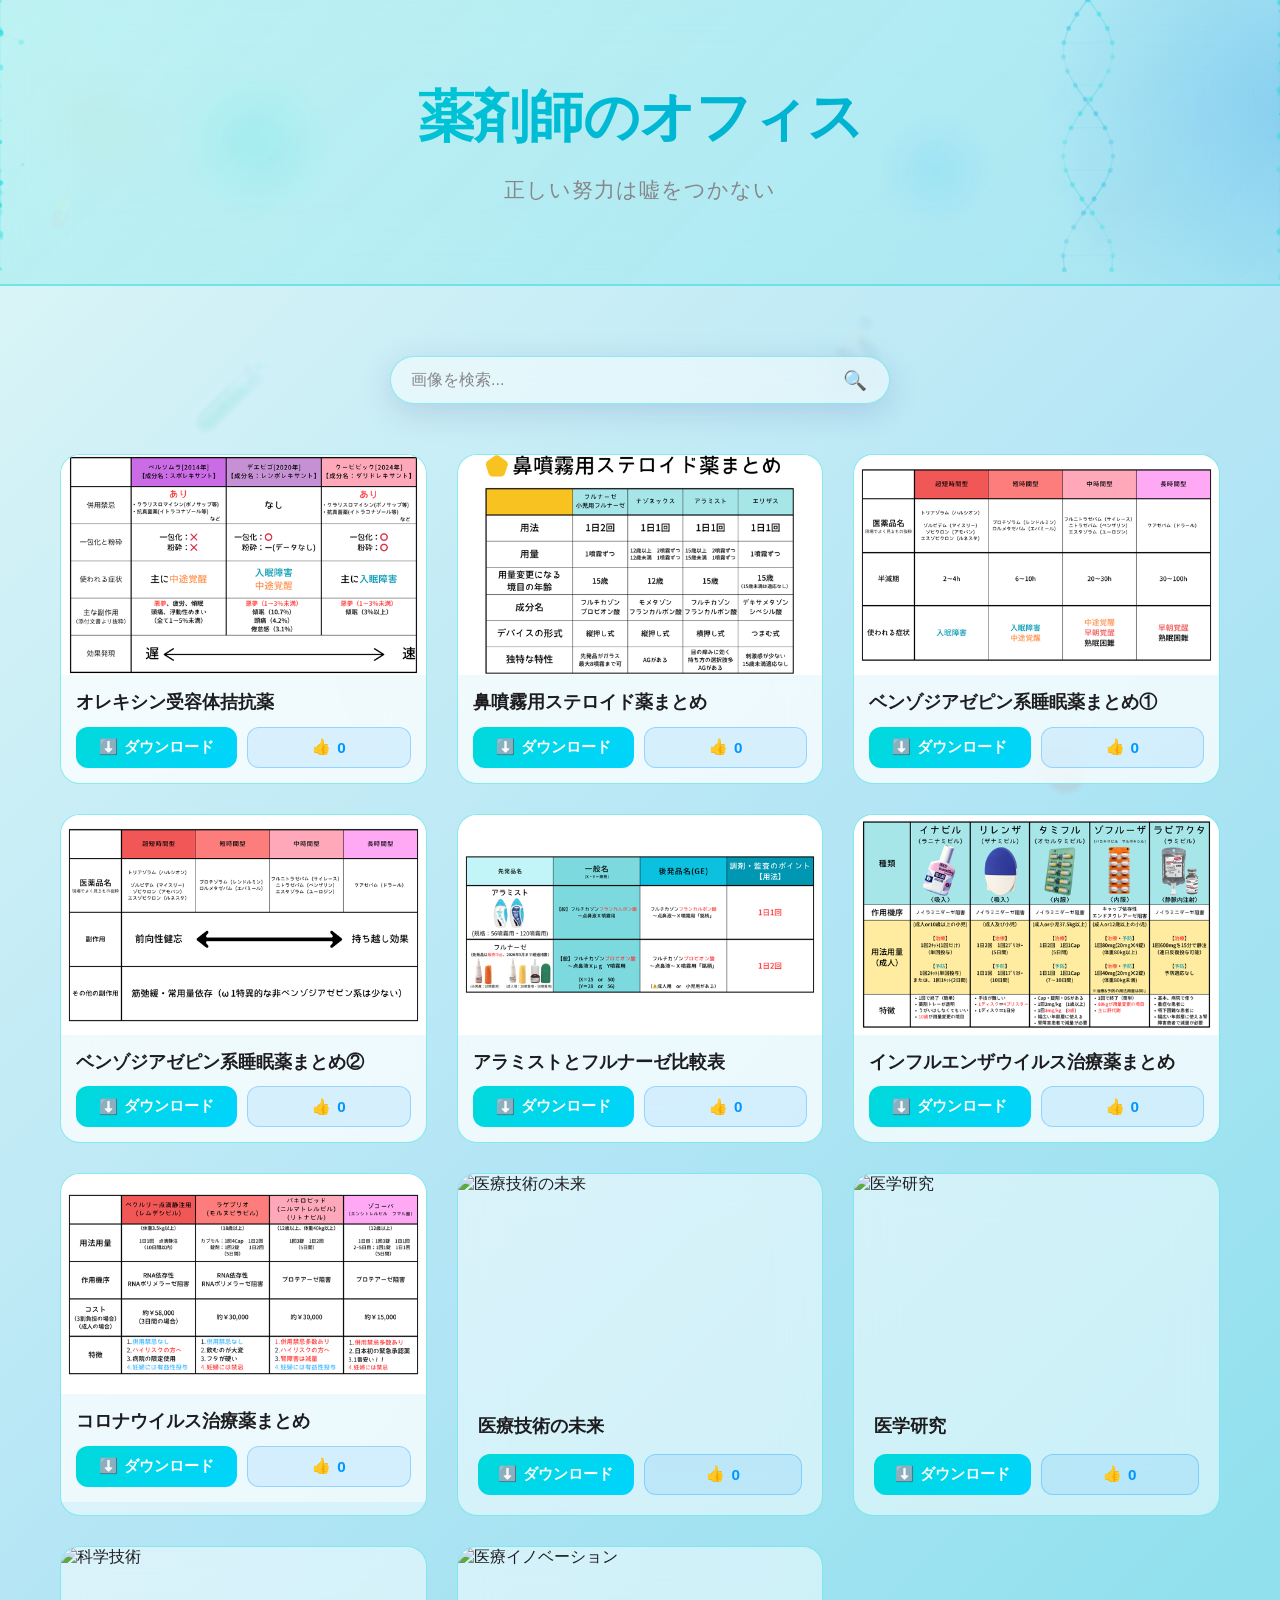
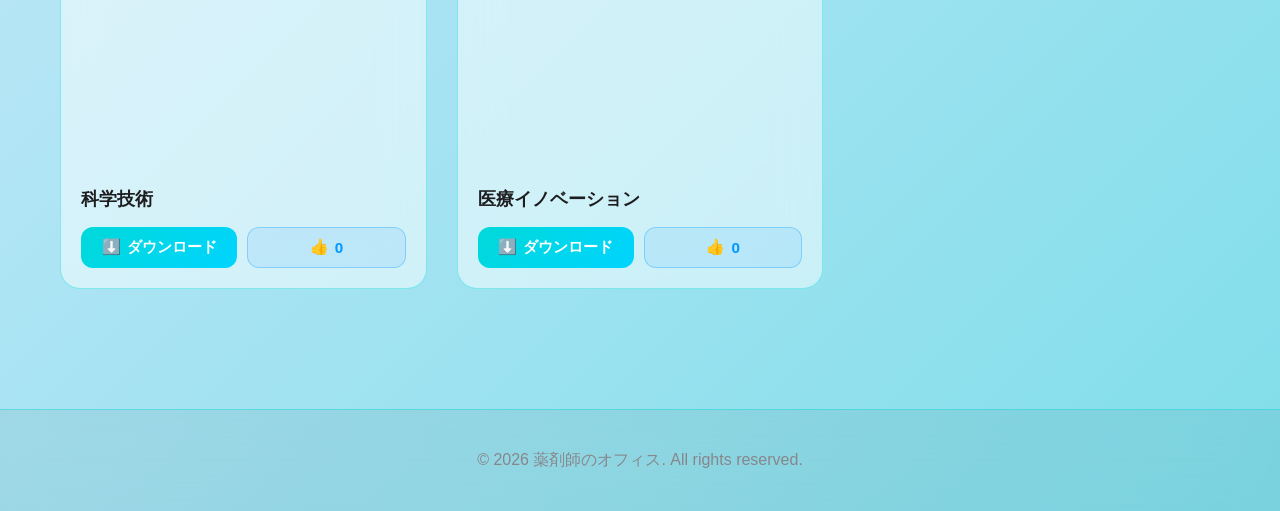
==== commit 4afe84ac: "Add animated header with medicine-themed motion effects - Floating medicine icons (💊⚕️🧪💉🩺🔬📖🧬) with r" ====
--- a/index.html
+++ b/index.html
@@ -20,6 +20,7 @@
     </div>
 
     <header class="header">
+        <canvas id="headerCanvas"></canvas>
         <div class="header-content">
             <h1 class="title">薬剤師のオフィス</h1>
             <p class="motto">正しい努力は嘘をつかない</p>
--- a/styles.css
+++ b/styles.css
@@ -60,11 +60,12 @@
     background: linear-gradient(135deg, rgba(0, 217, 217, 0.15) 0%, rgba(0, 217, 217, 0.08) 100%);
     backdrop-filter: blur(30px);
     border-bottom: 2px solid var(--glass-border);
-    padding: 60px 20px;
+    padding: 80px 20px;
     text-align: center;
     margin-bottom: 50px;
     position: relative;
     overflow: hidden;
+    min-height: 250px;
 }
 
 .header::before {
@@ -77,6 +78,15 @@
     background: radial-gradient(circle, rgba(0, 113, 227, 0.2) 0%, transparent 70%);
     border-radius: 50%;
     animation: float 6s ease-in-out infinite;
+}
+
+#headerCanvas {
+    position: absolute;
+    top: 0;
+    left: 0;
+    width: 100%;
+    height: 100%;
+    z-index: 0;
 }
 
 .header-content {
@@ -277,20 +287,20 @@
 }
 
 .btn-like {
-    background: rgba(255, 100, 130, 0.1);
-    color: #ff6482;
-    border: 1px solid rgba(255, 100, 130, 0.3);
+    background: rgba(0, 150, 255, 0.1);
+    color: #0096ff;
+    border: 1px solid rgba(0, 150, 255, 0.3);
 }
 
 .btn-like:hover {
-    background: rgba(255, 100, 130, 0.2);
-    border-color: rgba(255, 100, 130, 0.5);
+    background: rgba(0, 150, 255, 0.2);
+    border-color: rgba(0, 150, 255, 0.5);
 }
 
 .btn-like.liked {
-    background: #ff6482;
+    background: #0096ff;
     color: white;
-    border-color: #ff6482;
+    border-color: #0096ff;
 }
 
 /* ========== No Results ========== */
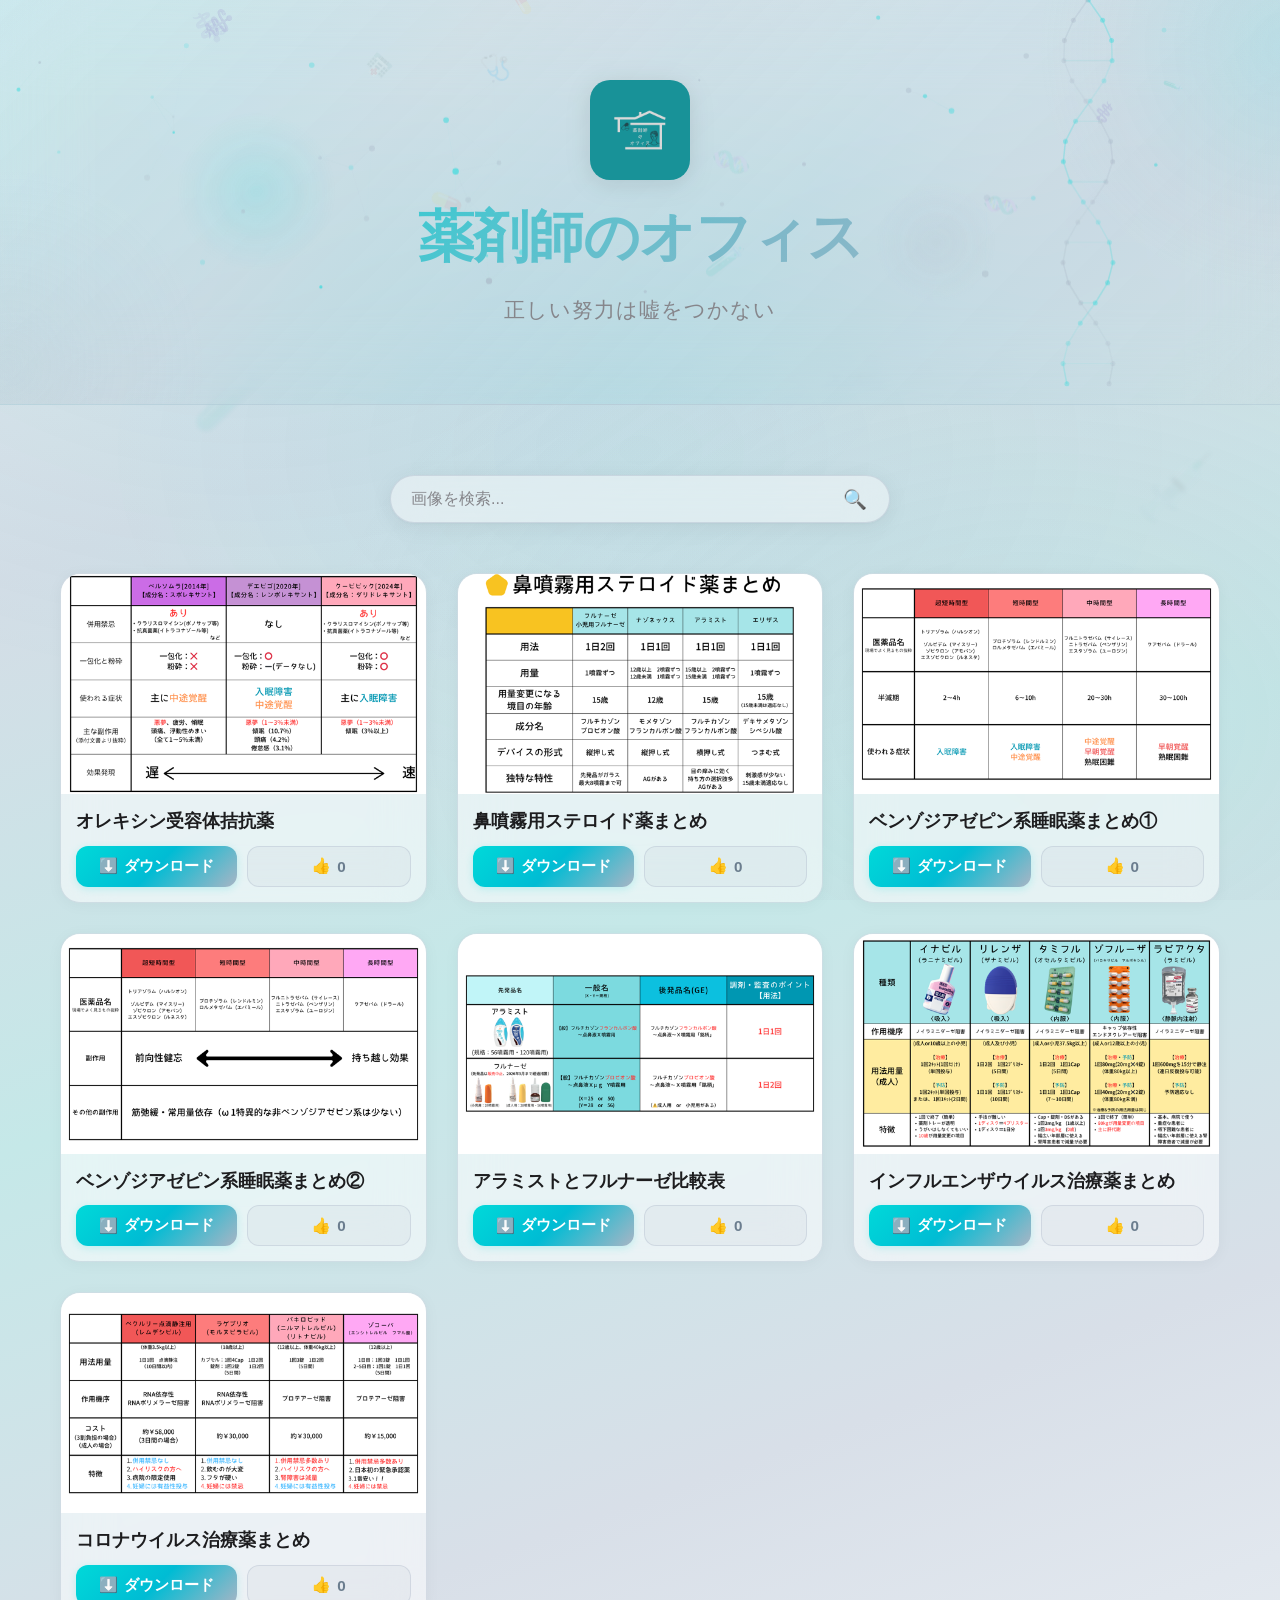
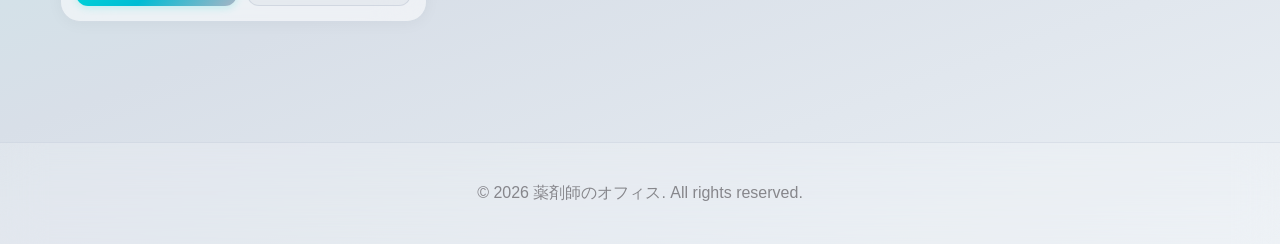
==== commit dab46ca2: "Add channel logo to header and remove dummy images - Added logo.png (converted from PDF) with floati" ====
--- a/index.html
+++ b/index.html
@@ -22,6 +22,7 @@
     <header class="header">
         <canvas id="headerCanvas"></canvas>
         <div class="header-content">
+            <img src="./logo.png" alt="薬剤師のオフィス ロゴ" class="header-logo">
             <h1 class="title">薬剤師のオフィス</h1>
             <p class="motto">正しい努力は嘘をつかない</p>
         </div>
--- a/styles.css
+++ b/styles.css
@@ -7,11 +7,13 @@
 
 :root {
     --primary-color: #00d9d9;
-    --secondary-color: #f5f5f7;
+    --silver: #a8b5c5;
+    --silver-light: #c8d0da;
+    --secondary-color: #f0f2f5;
     --text-dark: #1d1d1f;
     --text-light: #86868b;
-    --glass-bg: rgba(255, 255, 255, 0.5);
-    --glass-border: rgba(0, 217, 217, 0.4);
+    --glass-bg: rgba(255, 255, 255, 0.35);
+    --glass-border: rgba(168, 181, 197, 0.4);
     --transition: all 0.3s cubic-bezier(0.34, 1.56, 0.64, 1);
 }
 
@@ -21,10 +23,26 @@
 
 body {
     font-family: -apple-system, BlinkMacSystemFont, 'Segoe UI', 'Helvetica Neue', sans-serif;
-    background: linear-gradient(135deg, #e0f7f7 0%, #b3e5f5 50%, #80deea 100%);
+    background: linear-gradient(160deg, #e8ecf1 0%, #d4dde6 25%, #c5e8e8 50%, #d8dfe8 75%, #eaeff4 100%);
     color: var(--text-dark);
     overflow-x: hidden;
     position: relative;
+    min-height: 100vh;
+}
+
+body::before {
+    content: '';
+    position: fixed;
+    top: 0;
+    left: 0;
+    width: 100%;
+    height: 100%;
+    background:
+        radial-gradient(ellipse at 20% 20%, rgba(0, 217, 217, 0.08) 0%, transparent 50%),
+        radial-gradient(ellipse at 80% 80%, rgba(168, 181, 197, 0.12) 0%, transparent 50%),
+        radial-gradient(ellipse at 50% 50%, rgba(0, 200, 210, 0.05) 0%, transparent 60%);
+    z-index: -2;
+    pointer-events: none;
 }
 
 /* ========== Parallax Background ========== */
@@ -36,7 +54,7 @@
     height: 100%;
     z-index: -1;
     pointer-events: none;
-    opacity: 0.15;
+    opacity: 0.1;
 }
 
 .parallax-item {
@@ -57,9 +75,14 @@
 
 /* ========== Header ========== */
 .header {
-    background: linear-gradient(135deg, rgba(0, 217, 217, 0.15) 0%, rgba(0, 217, 217, 0.08) 100%);
-    backdrop-filter: blur(30px);
-    border-bottom: 2px solid var(--glass-border);
+    background: linear-gradient(135deg,
+        rgba(0, 217, 217, 0.08) 0%,
+        rgba(168, 181, 197, 0.12) 30%,
+        rgba(0, 200, 210, 0.06) 60%,
+        rgba(200, 208, 218, 0.1) 100%);
+    backdrop-filter: blur(40px);
+    -webkit-backdrop-filter: blur(40px);
+    border-bottom: 1px solid rgba(168, 181, 197, 0.3);
     padding: 80px 20px;
     text-align: center;
     margin-bottom: 50px;
@@ -75,9 +98,21 @@
     right: -20%;
     width: 500px;
     height: 500px;
-    background: radial-gradient(circle, rgba(0, 113, 227, 0.2) 0%, transparent 70%);
+    background: radial-gradient(circle, rgba(0, 217, 217, 0.1) 0%, rgba(168, 181, 197, 0.05) 50%, transparent 70%);
     border-radius: 50%;
     animation: float 6s ease-in-out infinite;
+}
+
+.header::after {
+    content: '';
+    position: absolute;
+    bottom: -40%;
+    left: -15%;
+    width: 400px;
+    height: 400px;
+    background: radial-gradient(circle, rgba(168, 181, 197, 0.12) 0%, transparent 70%);
+    border-radius: 50%;
+    animation: float 8s ease-in-out infinite reverse;
 }
 
 #headerCanvas {
@@ -94,15 +129,37 @@
     z-index: 1;
 }
 
+.header-logo {
+    width: 100px;
+    height: 100px;
+    object-fit: contain;
+    margin-bottom: 16px;
+    border-radius: 20px;
+    filter: drop-shadow(0 4px 12px rgba(0, 0, 0, 0.1));
+    animation: logoFloat 4s ease-in-out infinite;
+}
+
+@keyframes logoFloat {
+    0%, 100% { transform: translateY(0); }
+    50% { transform: translateY(-6px); }
+}
+
 .title {
     font-size: 3.5rem;
     font-weight: 700;
-    background: linear-gradient(135deg, #00d9d9 0%, #00b8d4 50%, #00a8cc 100%);
+    background: linear-gradient(135deg, #00d9d9 0%, #7fb8c9 30%, #a8b5c5 50%, #00c4c4 70%, #8eaab8 100%);
+    background-size: 200% 200%;
+    animation: shimmer 6s ease-in-out infinite;
     -webkit-background-clip: text;
     -webkit-text-fill-color: transparent;
     background-clip: text;
     margin-bottom: 20px;
     letter-spacing: -1px;
+}
+
+@keyframes shimmer {
+    0%, 100% { background-position: 0% 50%; }
+    50% { background-position: 100% 50%; }
 }
 
 .motto {
@@ -134,14 +191,15 @@
     width: 100%;
     max-width: 500px;
     padding: 14px 45px 14px 20px;
-    border: 1px solid var(--glass-border);
+    border: 1px solid rgba(168, 181, 197, 0.4);
     border-radius: 50px;
-    background: var(--glass-bg);
+    background: rgba(255, 255, 255, 0.45);
     backdrop-filter: blur(20px);
+    -webkit-backdrop-filter: blur(20px);
     font-size: 1rem;
     color: var(--text-dark);
     transition: var(--transition);
-    box-shadow: 0 8px 32px rgba(31, 38, 135, 0.15);
+    box-shadow: 0 4px 24px rgba(0, 0, 0, 0.06), 0 1px 2px rgba(168, 181, 197, 0.15);
 }
 
 .search-input::placeholder {
@@ -151,8 +209,8 @@
 .search-input:focus {
     outline: none;
     border-color: var(--primary-color);
-    background: rgba(255, 255, 255, 0.9);
-    box-shadow: 0 8px 32px rgba(0, 113, 227, 0.25);
+    background: rgba(255, 255, 255, 0.75);
+    box-shadow: 0 8px 32px rgba(0, 217, 217, 0.15), 0 0 0 3px rgba(0, 217, 217, 0.08);
     transform: translateY(-2px);
 }
 
@@ -176,7 +234,7 @@
 
 .search-icon:hover {
     color: var(--primary-color);
-    background: rgba(0, 217, 217, 0.1);
+    background: rgba(0, 217, 217, 0.08);
     transform: translateY(-50%) scale(1.1);
 }
 
@@ -193,14 +251,16 @@
 }
 
 .gallery-item {
-    background: var(--glass-bg);
-    backdrop-filter: blur(20px);
-    border: 1px solid var(--glass-border);
+    background: rgba(255, 255, 255, 0.35);
+    backdrop-filter: blur(24px);
+    -webkit-backdrop-filter: blur(24px);
+    border: 1px solid rgba(168, 181, 197, 0.3);
     border-radius: 20px;
     overflow: hidden;
     transition: var(--transition);
     animation: slideUp 0.6s ease-out forwards;
     opacity: 0;
+    box-shadow: 0 2px 16px rgba(0, 0, 0, 0.04);
 }
 
 .gallery-item:nth-child(1) { animation-delay: 0.1s; }
@@ -227,8 +287,11 @@
 
 .gallery-item:hover {
     transform: translateY(-8px);
-    border-color: var(--primary-color);
-    box-shadow: 0 20px 40px rgba(0, 113, 227, 0.2);
+    border-color: rgba(0, 217, 217, 0.4);
+    box-shadow:
+        0 20px 40px rgba(0, 0, 0, 0.08),
+        0 0 0 1px rgba(0, 217, 217, 0.15),
+        inset 0 1px 0 rgba(255, 255, 255, 0.5);
 }
 
 .gallery-image {
@@ -272,14 +335,15 @@
 }
 
 .btn-download {
-    background: linear-gradient(135deg, var(--primary-color) 0%, #00d4ff 100%);
+    background: linear-gradient(135deg, #00d9d9 0%, #00bcd4 50%, #a8b5c5 100%);
     color: white;
     border: none;
+    box-shadow: 0 2px 8px rgba(0, 217, 217, 0.2);
 }
 
 .btn-download:hover {
     transform: scale(1.05);
-    box-shadow: 0 8px 20px rgba(0, 113, 227, 0.3);
+    box-shadow: 0 8px 20px rgba(0, 217, 217, 0.25);
 }
 
 .btn-download:active {
@@ -287,20 +351,21 @@
 }
 
 .btn-like {
-    background: rgba(0, 150, 255, 0.1);
-    color: #0096ff;
-    border: 1px solid rgba(0, 150, 255, 0.3);
+    background: rgba(168, 181, 197, 0.12);
+    color: #6b7d8e;
+    border: 1px solid rgba(168, 181, 197, 0.35);
 }
 
 .btn-like:hover {
-    background: rgba(0, 150, 255, 0.2);
-    border-color: rgba(0, 150, 255, 0.5);
+    background: rgba(0, 217, 217, 0.1);
+    border-color: rgba(0, 217, 217, 0.4);
+    color: #00b8b8;
 }
 
 .btn-like.liked {
-    background: #0096ff;
+    background: linear-gradient(135deg, #00d9d9, #a8b5c5);
     color: white;
-    border-color: #0096ff;
+    border-color: transparent;
 }
 
 /* ========== No Results ========== */
@@ -317,9 +382,10 @@
 
 /* ========== Footer ========== */
 .footer {
-    background: rgba(0, 0, 0, 0.05);
+    background: rgba(255, 255, 255, 0.2);
     backdrop-filter: blur(20px);
-    border-top: 1px solid var(--glass-border);
+    -webkit-backdrop-filter: blur(20px);
+    border-top: 1px solid rgba(168, 181, 197, 0.25);
     padding: 40px 20px;
     text-align: center;
     color: var(--text-light);
@@ -386,6 +452,12 @@
 }
 
 @media (max-width: 480px) {
+    .header-logo {
+        width: 70px;
+        height: 70px;
+        margin-bottom: 10px;
+    }
+
     .title {
         font-size: 2rem;
     }
@@ -445,16 +517,16 @@
 }
 
 ::-webkit-scrollbar-track {
-    background: var(--secondary-color);
+    background: #eaeff4;
 }
 
 ::-webkit-scrollbar-thumb {
-    background: var(--primary-color);
+    background: linear-gradient(180deg, #00d9d9, #a8b5c5);
     border-radius: 5px;
 }
 
 ::-webkit-scrollbar-thumb:hover {
-    background: #0056b3;
+    background: linear-gradient(180deg, #00c4c4, #8e9bab);
 }
 
 /* ========== PDF Gallery Item ========== */
@@ -467,7 +539,7 @@
     height: 220px;
     border-radius: 12px 12px 0 0;
     overflow: hidden;
-    background: var(--secondary-color);
+    background: linear-gradient(135deg, #eef1f5 0%, #e0e8ee 100%);
 }
 
 .pdf-viewer iframe {
@@ -478,7 +550,7 @@
 
 .pdf-gallery-item .gallery-content {
     padding: 15px;
-    background: var(--glass-bg);
+    background: rgba(255, 255, 255, 0.3);
 }
 
 .pdf-gallery-item .gallery-title {
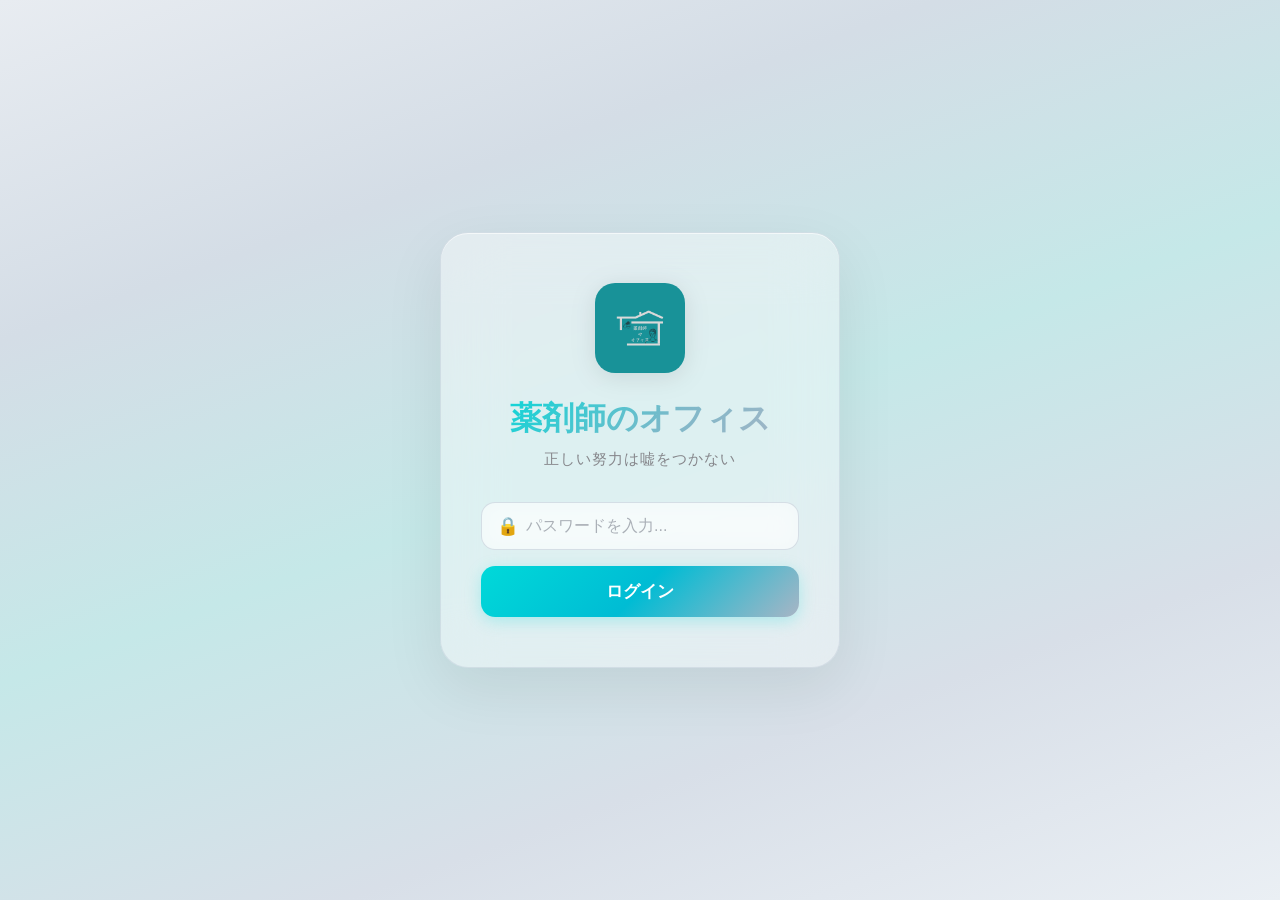
==== commit 50b1c898: "Add password login screen with shared password authentication - Login screen with turquoise × silver" ====
--- a/index.html
+++ b/index.html
@@ -7,54 +7,80 @@
     <link rel="stylesheet" href="styles.css">
 </head>
 <body>
-    <!-- Parallax Background -->
-    <div class="parallax-bg">
-        <div class="parallax-item parallax-1">💊</div>
-        <div class="parallax-item parallax-2">⚕️</div>
-        <div class="parallax-item parallax-3">🧪</div>
-        <div class="parallax-item parallax-4">💉</div>
-        <div class="parallax-item parallax-5">🩺</div>
-        <div class="parallax-item parallax-6">💊</div>
-        <div class="parallax-item parallax-7">🔬</div>
-        <div class="parallax-item parallax-8">⚕️</div>
+    <!-- ========== Login Screen ========== -->
+    <div id="loginScreen" class="login-screen">
+        <div class="login-container">
+            <img src="./logo.png" alt="薬剤師のオフィス ロゴ" class="login-logo">
+            <h1 class="login-title">薬剤師のオフィス</h1>
+            <p class="login-subtitle">正しい努力は嘘をつかない</p>
+            <div class="login-form">
+                <div class="login-input-wrapper">
+                    <span class="login-input-icon">🔒</span>
+                    <input
+                        type="password"
+                        id="passwordInput"
+                        class="login-input"
+                        placeholder="パスワードを入力..."
+                        autocomplete="off"
+                    >
+                </div>
+                <button id="loginBtn" class="login-btn">ログイン</button>
+                <p id="loginError" class="login-error hidden">パスワードが正しくありません</p>
+            </div>
+        </div>
     </div>
 
-    <header class="header">
-        <canvas id="headerCanvas"></canvas>
-        <div class="header-content">
-            <img src="./logo.png" alt="薬剤師のオフィス ロゴ" class="header-logo">
-            <h1 class="title">薬剤師のオフィス</h1>
-            <p class="motto">正しい努力は嘘をつかない</p>
-        </div>
-    </header>
-
-    <main class="container">
-        <!-- Search Bar -->
-        <div class="search-container">
-            <input
-                type="text"
-                id="searchInput"
-                class="search-input"
-                placeholder="画像を検索..."
-                aria-label="画像を検索"
-            >
-            <button class="search-icon" id="searchBtn" aria-label="検索">🔍</button>
+    <!-- ========== Main Site (hidden until login) ========== -->
+    <div id="mainSite" class="main-site hidden">
+        <!-- Parallax Background -->
+        <div class="parallax-bg">
+            <div class="parallax-item parallax-1">💊</div>
+            <div class="parallax-item parallax-2">⚕️</div>
+            <div class="parallax-item parallax-3">🧪</div>
+            <div class="parallax-item parallax-4">💉</div>
+            <div class="parallax-item parallax-5">🩺</div>
+            <div class="parallax-item parallax-6">💊</div>
+            <div class="parallax-item parallax-7">🔬</div>
+            <div class="parallax-item parallax-8">⚕️</div>
         </div>
 
-        <!-- Gallery Grid -->
-        <div class="gallery-grid" id="galleryGrid">
-            <!-- Gallery items rendered by script.js -->
-        </div>
+        <header class="header">
+            <canvas id="headerCanvas"></canvas>
+            <div class="header-content">
+                <img src="./logo.png" alt="薬剤師のオフィス ロゴ" class="header-logo">
+                <h1 class="title">薬剤師のオフィス</h1>
+                <p class="motto">正しい努力は嘘をつかない</p>
+            </div>
+        </header>
 
-        <!-- No Results Message -->
-        <div id="noResults" class="no-results hidden">
-            検索結果がありません
-        </div>
-    </main>
+        <main class="container">
+            <!-- Search Bar -->
+            <div class="search-container">
+                <input
+                    type="text"
+                    id="searchInput"
+                    class="search-input"
+                    placeholder="画像を検索..."
+                    aria-label="画像を検索"
+                >
+                <button class="search-icon" id="searchBtn" aria-label="検索">🔍</button>
+            </div>
 
-    <footer class="footer">
-        <p>&copy; 2026 薬剤師のオフィス. All rights reserved.</p>
-    </footer>
+            <!-- Gallery Grid -->
+            <div class="gallery-grid" id="galleryGrid">
+                <!-- Gallery items rendered by script.js -->
+            </div>
+
+            <!-- No Results Message -->
+            <div id="noResults" class="no-results hidden">
+                検索結果がありません
+            </div>
+        </main>
+
+        <footer class="footer">
+            <p>&copy; 2026 薬剤師のオフィス. All rights reserved.</p>
+        </footer>
+    </div>
 
     <script src="script.js"></script>
 </body>
--- a/styles.css
+++ b/styles.css
@@ -1,3 +1,174 @@
+/* ========== Login Screen ========== */
+.login-screen {
+    position: fixed;
+    top: 0;
+    left: 0;
+    width: 100%;
+    height: 100%;
+    background: linear-gradient(160deg, #e8ecf1 0%, #d4dde6 25%, #c5e8e8 50%, #d8dfe8 75%, #eaeff4 100%);
+    display: flex;
+    align-items: center;
+    justify-content: center;
+    z-index: 9999;
+    animation: loginBgShift 10s ease-in-out infinite;
+}
+
+@keyframes loginBgShift {
+    0%, 100% { background-position: 0% 50%; }
+    50% { background-position: 100% 50%; }
+}
+
+.login-container {
+    text-align: center;
+    background: rgba(255, 255, 255, 0.4);
+    backdrop-filter: blur(30px);
+    -webkit-backdrop-filter: blur(30px);
+    border: 1px solid rgba(168, 181, 197, 0.3);
+    border-radius: 28px;
+    padding: 50px 40px;
+    max-width: 400px;
+    width: 90%;
+    box-shadow:
+        0 20px 60px rgba(0, 0, 0, 0.08),
+        inset 0 1px 0 rgba(255, 255, 255, 0.6);
+}
+
+.login-logo {
+    width: 90px;
+    height: 90px;
+    object-fit: contain;
+    border-radius: 20px;
+    margin-bottom: 20px;
+    filter: drop-shadow(0 4px 12px rgba(0, 0, 0, 0.1));
+    animation: logoFloat 4s ease-in-out infinite;
+}
+
+.login-title {
+    font-size: 2rem;
+    font-weight: 700;
+    background: linear-gradient(135deg, #00d9d9 0%, #7fb8c9 30%, #a8b5c5 50%, #00c4c4 70%, #8eaab8 100%);
+    background-size: 200% 200%;
+    animation: shimmer 6s ease-in-out infinite;
+    -webkit-background-clip: text;
+    -webkit-text-fill-color: transparent;
+    background-clip: text;
+    margin-bottom: 8px;
+}
+
+.login-subtitle {
+    font-size: 0.95rem;
+    color: #86868b;
+    font-weight: 500;
+    letter-spacing: 1px;
+    margin-bottom: 32px;
+}
+
+.login-form {
+    display: flex;
+    flex-direction: column;
+    gap: 16px;
+}
+
+.login-input-wrapper {
+    position: relative;
+    display: flex;
+    align-items: center;
+}
+
+.login-input-icon {
+    position: absolute;
+    left: 16px;
+    font-size: 1.1rem;
+    z-index: 1;
+}
+
+.login-input {
+    width: 100%;
+    padding: 14px 20px 14px 44px;
+    border: 1px solid rgba(168, 181, 197, 0.4);
+    border-radius: 14px;
+    background: rgba(255, 255, 255, 0.5);
+    backdrop-filter: blur(10px);
+    font-size: 1rem;
+    color: #1d1d1f;
+    transition: all 0.3s ease;
+    outline: none;
+}
+
+.login-input:focus {
+    border-color: #00d9d9;
+    background: rgba(255, 255, 255, 0.8);
+    box-shadow: 0 0 0 3px rgba(0, 217, 217, 0.1), 0 4px 16px rgba(0, 0, 0, 0.06);
+}
+
+.login-input::placeholder {
+    color: #aab0b7;
+}
+
+.login-btn {
+    padding: 14px;
+    border: none;
+    border-radius: 14px;
+    background: linear-gradient(135deg, #00d9d9 0%, #00bcd4 50%, #a8b5c5 100%);
+    color: white;
+    font-size: 1.05rem;
+    font-weight: 600;
+    cursor: pointer;
+    transition: all 0.3s cubic-bezier(0.34, 1.56, 0.64, 1);
+    box-shadow: 0 4px 16px rgba(0, 217, 217, 0.25);
+}
+
+.login-btn:hover {
+    transform: translateY(-2px);
+    box-shadow: 0 8px 24px rgba(0, 217, 217, 0.3);
+}
+
+.login-btn:active {
+    transform: translateY(0) scale(0.98);
+}
+
+.login-error {
+    color: #e74c3c;
+    font-size: 0.9rem;
+    font-weight: 500;
+    animation: shake 0.4s ease;
+}
+
+.login-error.hidden {
+    display: none;
+}
+
+@keyframes shake {
+    0%, 100% { transform: translateX(0); }
+    25% { transform: translateX(-8px); }
+    75% { transform: translateX(8px); }
+}
+
+.login-screen.fade-out {
+    animation: fadeOut 0.6s ease forwards;
+}
+
+@keyframes fadeOut {
+    to {
+        opacity: 0;
+        transform: scale(1.05);
+        pointer-events: none;
+    }
+}
+
+.main-site.hidden {
+    display: none;
+}
+
+.main-site.fade-in {
+    animation: fadeIn 0.6s ease forwards;
+}
+
+@keyframes fadeIn {
+    from { opacity: 0; }
+    to { opacity: 1; }
+}
+
 /* ========== Global Styles ========== */
 * {
     margin: 0;
